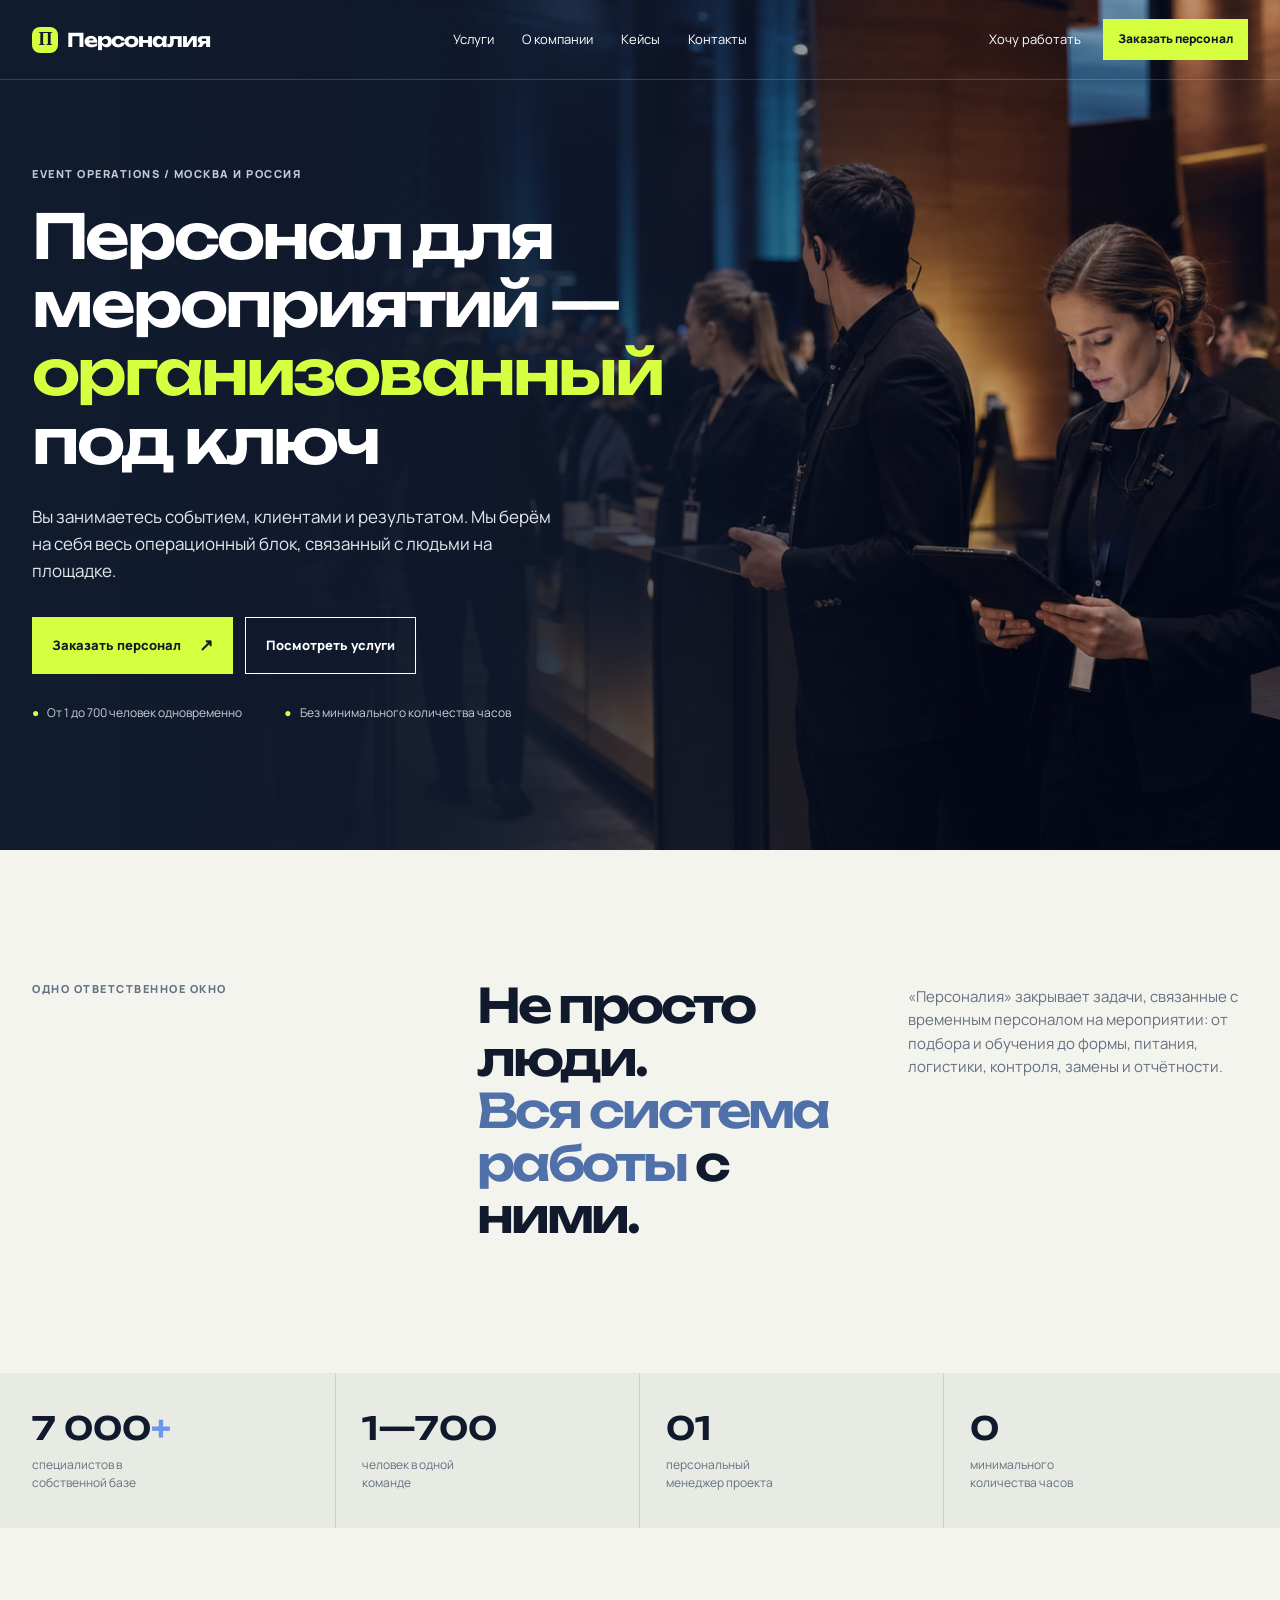
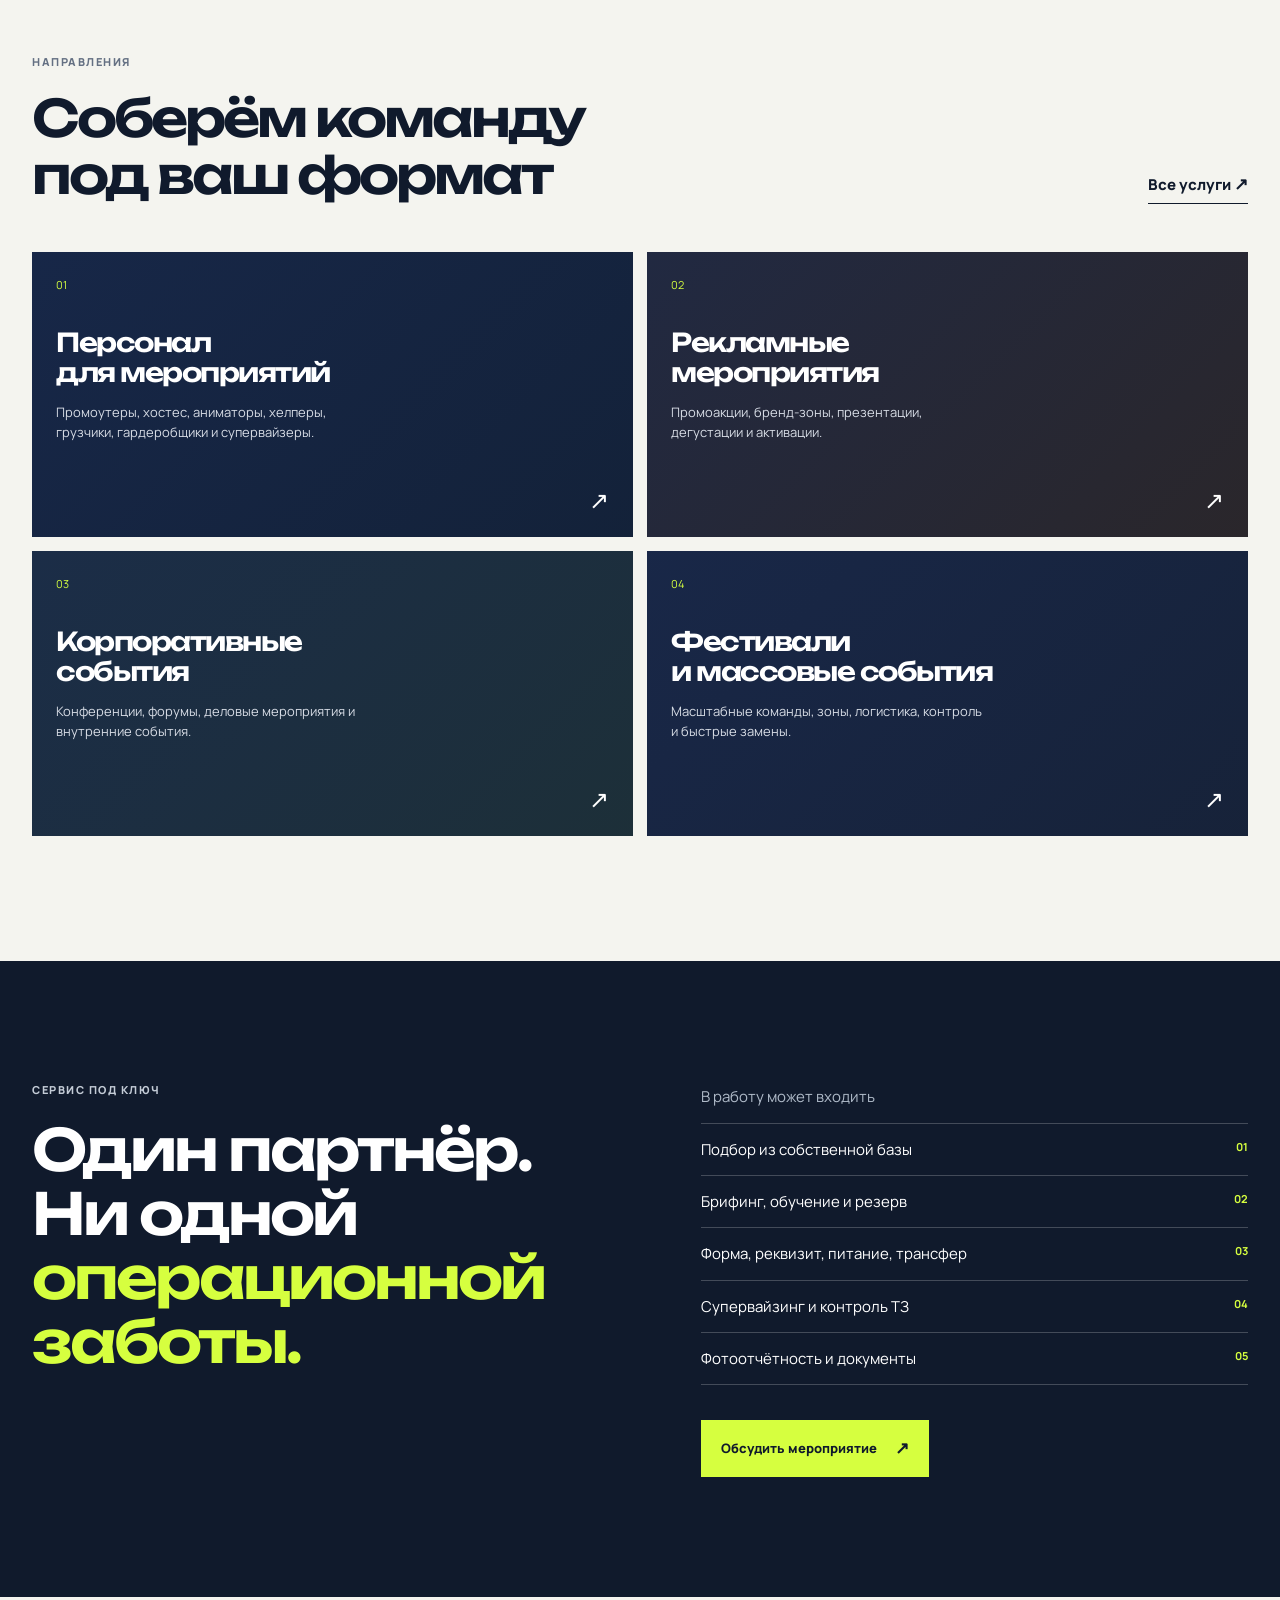
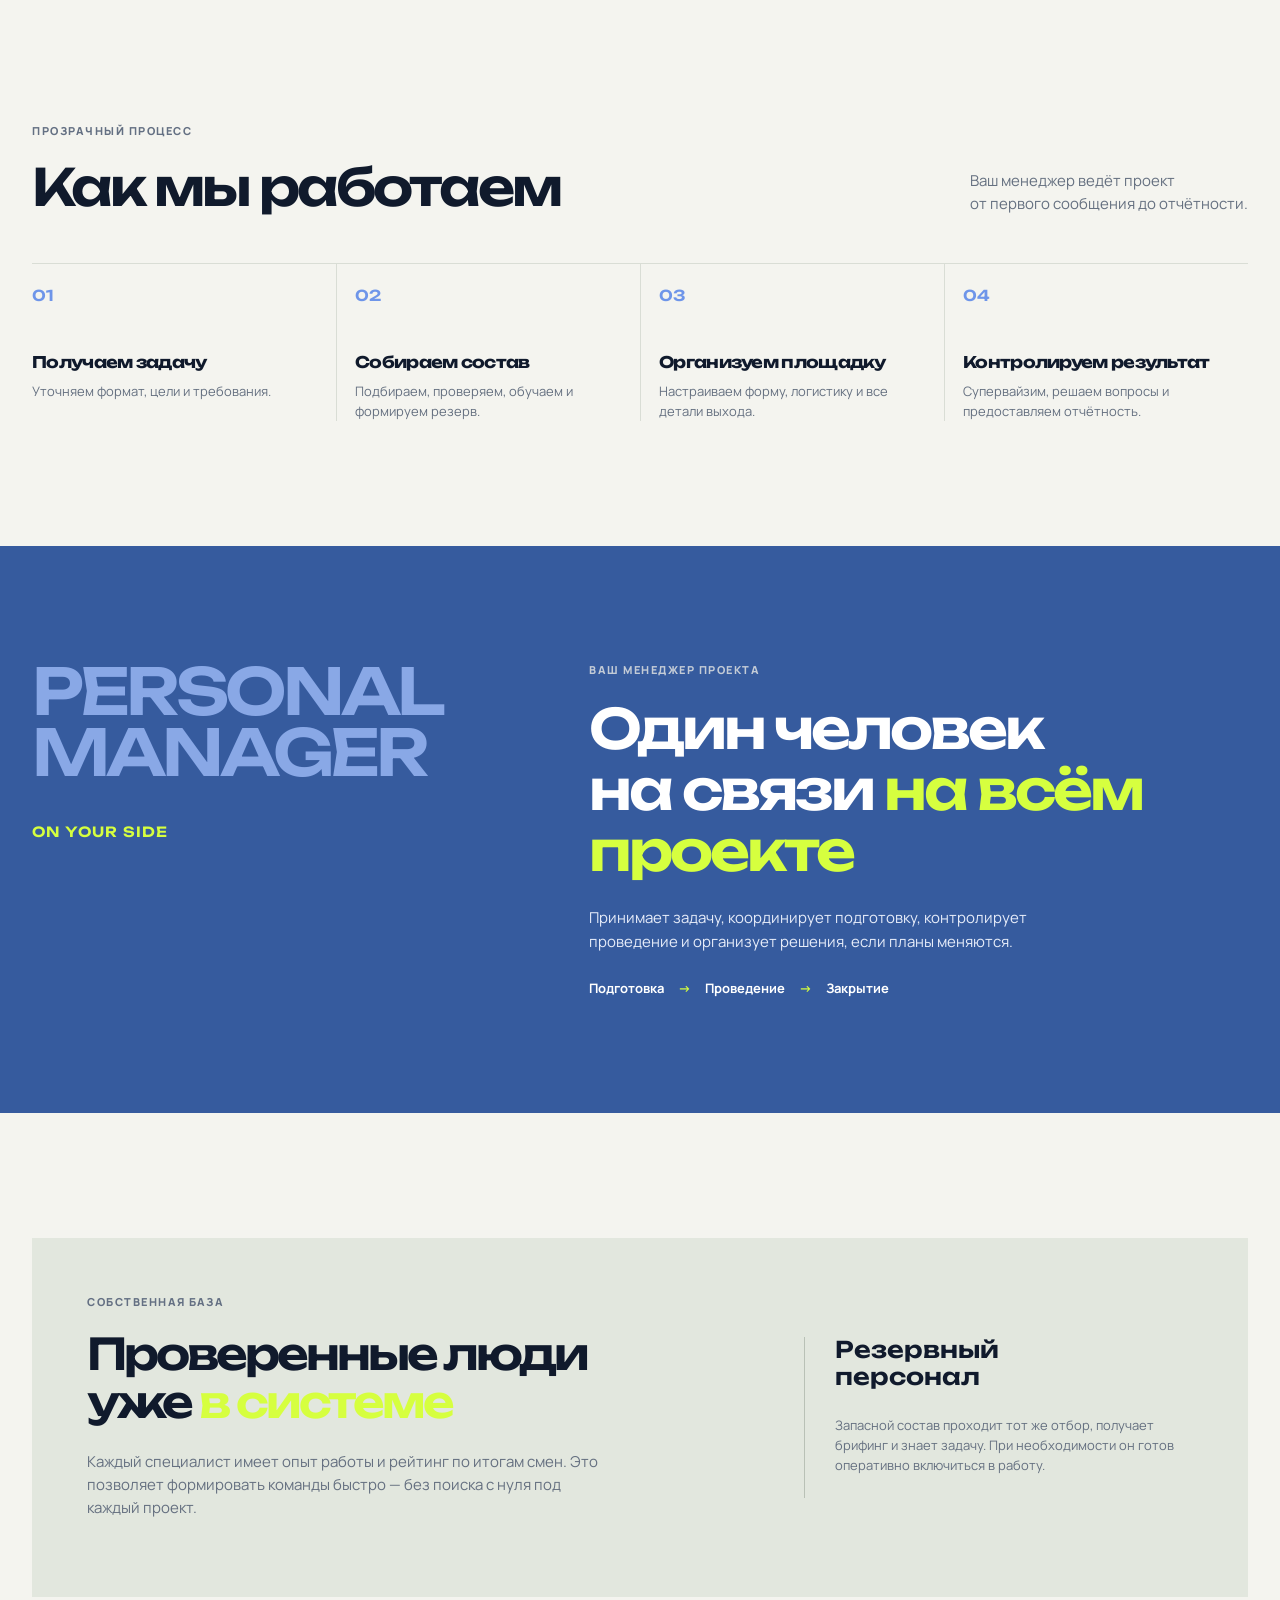
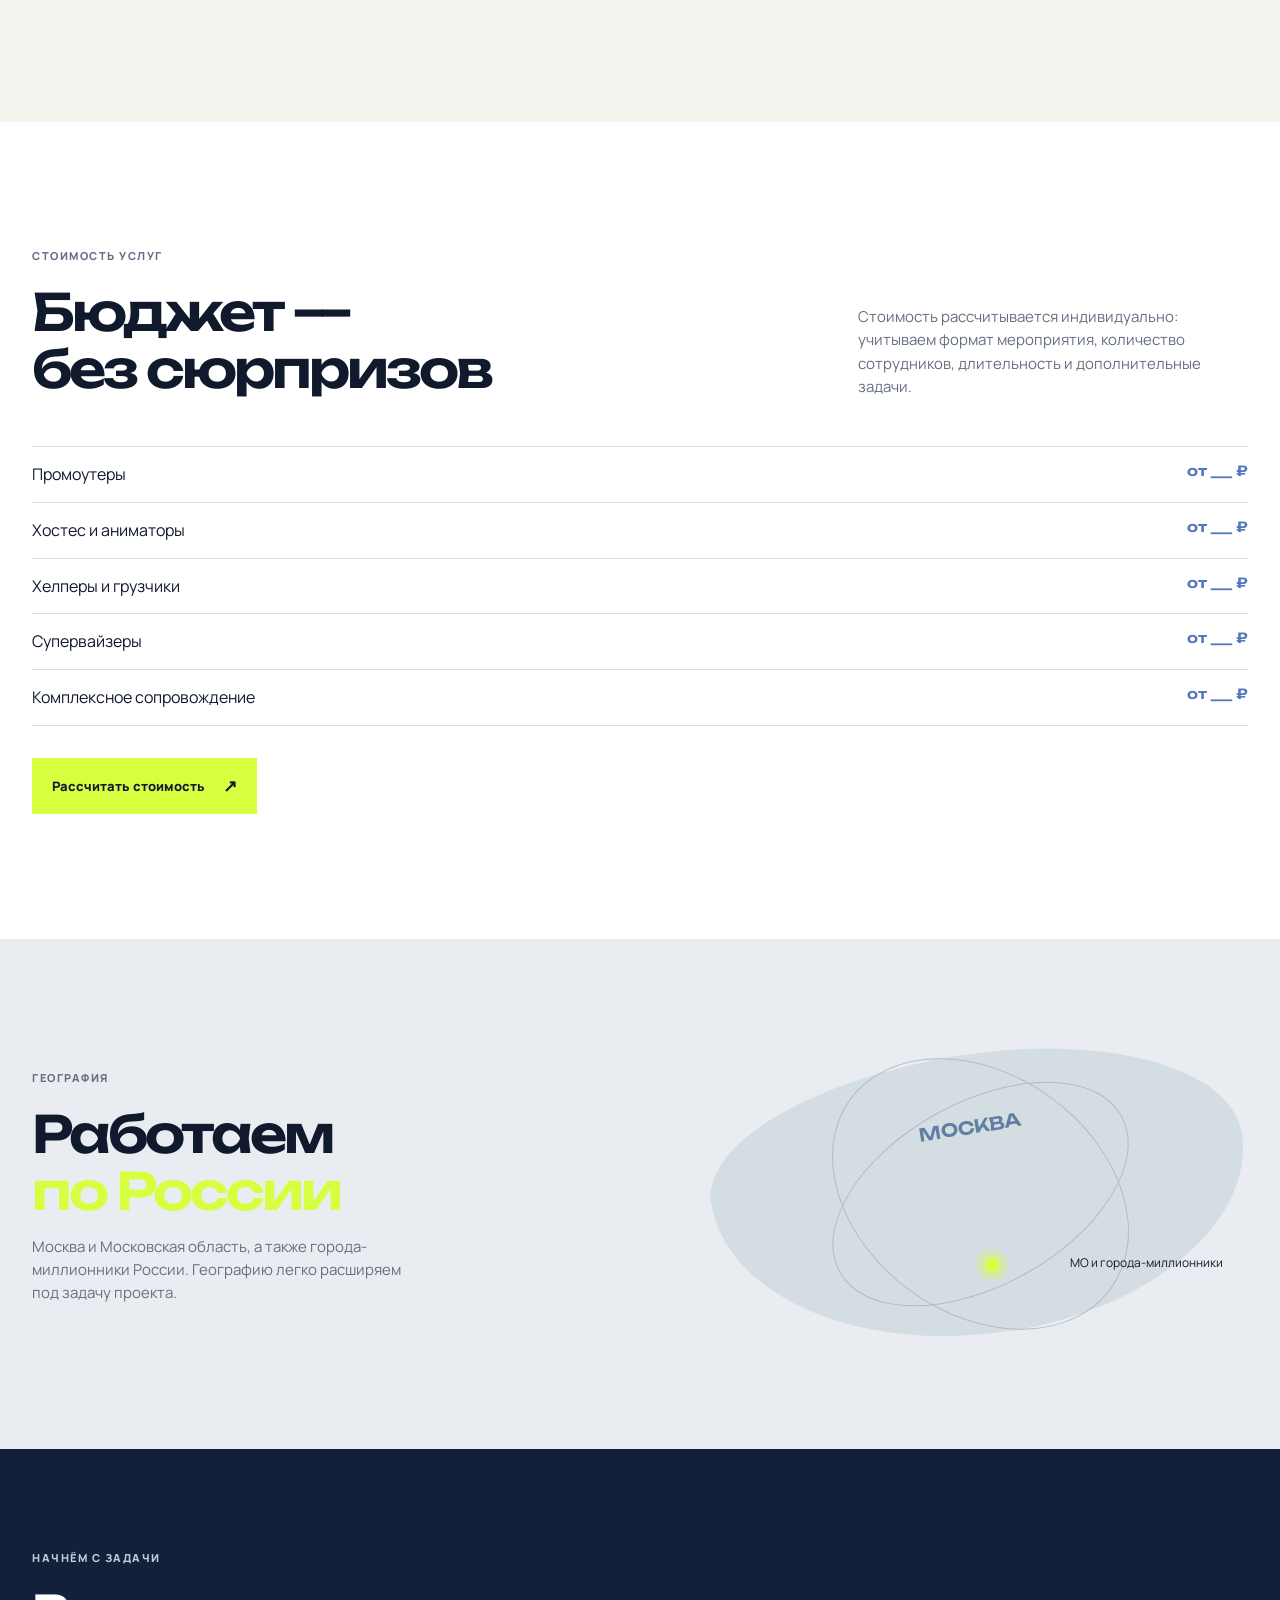
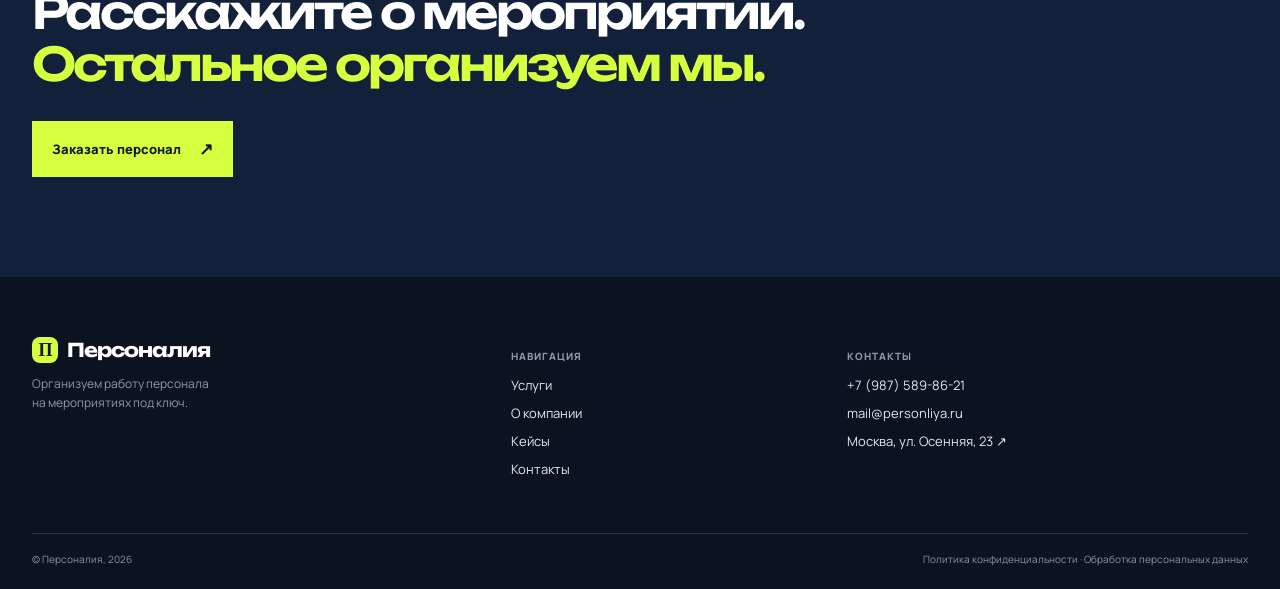
==== index.html @ 4e0ccfcb "Initial commit: site files" ====
<!doctype html>
<html lang="ru"><head>
<meta charset="utf-8"><meta name="viewport" content="width=device-width,initial-scale=1.0"><title>Персоналия — организация персонала для мероприятий под ключ</title><meta name="description" content="Персоналия организует работу временного персонала на мероприятиях: подбор, обучение, логистика, контроль и отчётность."><meta property="og:title" content="Персоналия — персонал для мероприятий под ключ"><link rel="preconnect" href="https://fonts.googleapis.com"><link rel="preconnect" href="https://fonts.gstatic.com" crossorigin><link href="https://fonts.googleapis.com/css2?family=Manrope:wght@400;500;600;700;800&family=Unbounded:wght@500;600;700&display=swap" rel="stylesheet"><link rel="stylesheet" href="style.css"><script type="application/ld+json">{"@context":"https://schema.org","@type":"Organization","name":"Персоналия","address":{"@type":"PostalAddress","addressLocality":"Москва","streetAddress":"улица Осенняя, дом 23"}}</script></head><body>
<header class="header"><a class="brand" href="index.html"><span>П</span>Персоналия</a><nav><a href="services.html">Услуги</a><a href="about.html">О компании</a><a href="cases.html">Кейсы</a><a href="contacts.html">Контакты</a></nav><div class="header-actions"><a class="work-link" href="#work">Хочу работать</a><button class="btn btn-small" data-modal="order">Заказать персонал</button></div><button class="menu">☰</button></header>
<main><section class="hero"><div class="hero-image"></div><div class="container hero-inner"><p class="eyebrow light">EVENT OPERATIONS / МОСКВА И РОССИЯ</p><h1>Персонал для<br>мероприятий —<em>организованный</em><br>под ключ</h1><p class="hero-copy">Вы занимаетесь событием, клиентами и результатом. Мы берём на себя весь операционный блок, связанный с людьми на площадке.</p><div class="hero-cta"><button class="btn" data-modal="order">Заказать персонал <i>↗</i></button><a class="btn btn-ghost" href="services.html">Посмотреть услуги</a></div><div class="hero-foot"><span>От 1 до 700 человек одновременно</span><span>Без минимального количества часов</span></div></div></section>
<section class="intro container"><p class="eyebrow">ОДНО ОТВЕТСТВЕННОЕ ОКНО</p><div><h2>Не просто люди.<br><em>Вся система работы</em> с ними.</h2><p>«Персоналия» закрывает задачи, связанные с временным персоналом на мероприятии: от подбора и обучения до формы, питания, логистики, контроля, замены и отчётности.</p></div></section>
<section class="numbers"><div class="container numbers-grid"><div><b>7 000<span>+</span></b><p>специалистов в собственной базе</p></div><div><b>1—700</b><p>человек в одной команде</p></div><div><b>01</b><p>персональный менеджер проекта</p></div><div><b>0</b><p>минимального количества часов</p></div></div></section>
<section class="container section"><div class="section-head"><div><p class="eyebrow">НАПРАВЛЕНИЯ</p><h2>Соберём команду<br>под ваш формат</h2></div><a class="text-link" href="services.html">Все услуги <i>↗</i></a></div><div class="services-grid"><a href="service.html?service=promoters" class="service-card c1"><span>01</span><h3>Персонал<br>для мероприятий</h3><p>Промоутеры, хостес, аниматоры, хелперы, грузчики, гардеробщики и супервайзеры.</p><i>↗</i></a><a href="service.html?service=advertising" class="service-card c2"><span>02</span><h3>Рекламные<br>мероприятия</h3><p>Промоакции, бренд-зоны, презентации, дегустации и активации.</p><i>↗</i></a><a href="service.html?service=corporate" class="service-card c3"><span>03</span><h3>Корпоративные<br>события</h3><p>Конференции, форумы, деловые мероприятия и внутренние события.</p><i>↗</i></a><a href="service.html?service=festivals" class="service-card c4"><span>04</span><h3>Фестивали<br>и массовые события</h3><p>Масштабные команды, зоны, логистика, контроль и быстрые замены.</p><i>↗</i></a></div></section>
<section class="dark-section"><div class="container key-grid"><div><p class="eyebrow light">СЕРВИС ПОД КЛЮЧ</p><h2>Один партнёр.<br>Ни одной<br><em>операционной<br>заботы.</em></h2></div><div class="included"><p>В работу может входить</p><ul><li>Подбор из собственной базы <b>01</b></li><li>Брифинг, обучение и резерв <b>02</b></li><li>Форма, реквизит, питание, трансфер <b>03</b></li><li>Супервайзинг и контроль ТЗ <b>04</b></li><li>Фотоотчётность и документы <b>05</b></li></ul><button class="btn lime" data-modal="order">Обсудить мероприятие <i>↗</i></button></div></div></section>
<section class="workflow section container"><div class="section-head"><div><p class="eyebrow">ПРОЗРАЧНЫЙ ПРОЦЕСС</p><h2>Как мы работаем</h2></div><p>Ваш менеджер ведёт проект<br>от первого сообщения до отчётности.</p></div><ol class="steps"><li><b>01</b><h3>Получаем задачу</h3><p>Уточняем формат, цели и требования.</p></li><li><b>02</b><h3>Собираем состав</h3><p>Подбираем, проверяем, обучаем и формируем резерв.</p></li><li><b>03</b><h3>Организуем площадку</h3><p>Настраиваем форму, логистику и все детали выхода.</p></li><li><b>04</b><h3>Контролируем результат</h3><p>Супервайзим, решаем вопросы и предоставляем отчётность.</p></li></ol></section>
<section class="manager"><div class="container manager-grid"><div class="manager-label">PERSONAL<br>MANAGER<br><span>ON YOUR SIDE</span></div><div><p class="eyebrow light">ВАШ МЕНЕДЖЕР ПРОЕКТА</p><h2>Один человек<br>на связи <em>на всём<br>проекте</em></h2><p>Принимает задачу, координирует подготовку, контролирует проведение и организует решения, если планы меняются.</p><div class="manager-stages"><span>Подготовка</span><i>→</i><span>Проведение</span><i>→</i><span>Закрытие</span></div></div></div></section>
<section class="container section base"><div class="base-card"><div><p class="eyebrow">СОБСТВЕННАЯ БАЗА</p><h2>Проверенные люди<br>уже <em>в системе</em></h2><p>Каждый специалист имеет опыт работы и рейтинг по итогам смен. Это позволяет формировать команды быстро — без поиска с нуля под каждый проект.</p></div><div class="reserve"><span>Резервный<br>персонал</span><p>Запасной состав проходит тот же отбор, получает брифинг и знает задачу. При необходимости он готов оперативно включиться в работу.</p></div></div></section>
<section class="pricing section"><div class="container"><div class="section-head"><div><p class="eyebrow">СТОИМОСТЬ УСЛУГ</p><h2>Бюджет —<br>без сюрпризов</h2></div><p>Стоимость рассчитывается индивидуально: учитываем формат мероприятия, количество сотрудников, длительность и дополнительные задачи.</p></div><div class="price-list"><div><span>Промоутеры</span><b>от ___ ₽</b></div><div><span>Хостес и аниматоры</span><b>от ___ ₽</b></div><div><span>Хелперы и грузчики</span><b>от ___ ₽</b></div><div><span>Супервайзеры</span><b>от ___ ₽</b></div><div><span>Комплексное сопровождение</span><b>от ___ ₽</b></div></div><button class="btn" data-modal="order">Рассчитать стоимость <i>↗</i></button></div></section>
<section class="map-section"><div class="container map-grid"><div><p class="eyebrow">ГЕОГРАФИЯ</p><h2>Работаем<br><em>по России</em></h2><p>Москва и Московская область, а также города-миллионники России. Географию легко расширяем под задачу проекта.</p></div><div class="map-art"><span>МОСКВА</span><i></i><small>МО и города-миллионники</small></div></div></section>
<section class="cta-band"><div class="container"><p class="eyebrow light">НАЧНЁМ С ЗАДАЧИ</p><h2>Расскажите о мероприятии.<br><em>Остальное организуем мы.</em></h2><button class="btn lime" data-modal="order">Заказать персонал <i>↗</i></button></div></section></main>
<footer><div class="container footer-grid"><div><a class="brand" href="index.html"><span>П</span>Персоналия</a><p>Организуем работу персонала<br>на мероприятиях под ключ.</p></div><div><p>НАВИГАЦИЯ</p><a href="services.html">Услуги</a><a href="about.html">О компании</a><a href="cases.html">Кейсы</a><a href="contacts.html">Контакты</a></div><div><p>КОНТАКТЫ</p><a href="tel:+79875898621">+7 (987) 589-86-21</a><a href="mailto:mail@personliya.ru">mail@personliya.ru</a><a href="#">Telegram: @username</a><a target="_blank" href="https://yandex.ru/maps/?text=Москва%2C%20улица%20Осенняя%2C%2023">Москва, ул. Осенняя, 23 ↗</a></div></div><div class="container footer-bottom">© Персоналия, 2026 <span>Реквизиты · Политика конфиденциальности · Обработка персональных данных</span></div></footer>
<div class="modal" id="order"><div class="modal-box"><button class="close">×</button><p class="eyebrow">ЗАЯВКА ДЛЯ ЗАКАЗЧИКА</p><h2>Обсудим<br>ваше событие</h2><form data-form-type="Заявка заказчика"><input required name="Имя" placeholder="Ваше имя"><input required name="Телефон" type="tel" placeholder="Номер телефона"><input name="Компания" placeholder="Название компании"><textarea name="Запрос" placeholder="Опишите ваш запрос"></textarea><button class="btn" type="submit">Отправить заявку <i>↗</i></button></form></div></div><div class="modal" id="work"><div class="modal-box"><button class="close">×</button><p class="eyebrow">АНКЕТА СОИСКАТЕЛЯ</p><h2>Хочу<br>работать</h2><form data-form-type="Анкета соискателя"><div class="form-row"><input required name="Имя" placeholder="Имя"><input required name="Фамилия" placeholder="Фамилия"></div><input name="Отчество" placeholder="Отчество"><input required name="Телефон" type="tel" placeholder="Номер телефона"><input name="Telegram" placeholder="Telegram"><textarea name="Опыт" placeholder="Опыт работы / коротко о себе"></textarea><button class="btn" type="submit">Отправить анкету <i>↗</i></button></form></div></div><script src="script.js"></script></body></html>
---- style.css ----
:root{--ink:#101a2c;--lime:#d6ff3f;--paper:#f4f4ef;--line:#d9ddd5;--muted:#657080}*{box-sizing:border-box}html{scroll-behavior:smooth}body{margin:0;background:var(--paper);color:var(--ink);font:15px/1.55 Manrope,Arial,sans-serif}a{text-decoration:none;color:inherit}button{font:inherit}.container{width:min(1280px,calc(100% - 64px));margin:auto}.header{height:80px;display:flex;align-items:center;justify-content:space-between;padding:0 32px;position:absolute;top:0;width:100%;z-index:3;color:#fff;border-bottom:1px solid #ffffff2b}.brand{font:700 19px Unbounded,sans-serif;letter-spacing:-1px;display:flex;align-items:center;gap:9px}.brand span{background:var(--lime);color:var(--ink);width:26px;height:26px;display:grid;place-items:center;border-radius:8px;font:700 18px Georgia}.header nav{display:flex;gap:28px;font-size:13px}.header nav a:hover,.work-link:hover{color:var(--lime)}.header-actions{display:flex;align-items:center;gap:22px}.work-link{font-size:13px}.btn{border:0;background:var(--lime);color:var(--ink);padding:15px 20px;font-weight:800;font-size:13px;cursor:pointer;transition:.2s;display:inline-flex;gap:18px;align-items:center}.btn:hover{background:#fff;transform:translateY(-2px)}.btn i,.text-link i{font-style:normal;font-size:17px}.btn-small{padding:11px 15px;font-size:12px}.menu{display:none}.hero{height:min(850px,100vh);min-height:680px;background:#111b2e;color:#fff;position:relative;overflow:hidden}.hero-image{position:absolute;inset:0;background:linear-gradient(90deg,#111b2e 7%,#111b2ed9 39%,#111b2e22 75%),url('assets/event-team-hero.png') center/cover;opacity:.88}.hero-inner{position:relative;padding-top:165px}.eyebrow{margin:0 0 20px;color:#647083;font-weight:800;font-size:11px;letter-spacing:1.5px}.light{color:#c3cbd6}.hero h1,h2{font:600 clamp(32px,4.8vw,67px)/1.11 Unbounded,sans-serif;letter-spacing:-3px;margin:0}.hero h1 em,h2 em{font-style:normal;color:var(--lime)}.hero-copy{max-width:540px;font-size:17px;line-height:1.6;color:#e4e8ee;margin:28px 0 33px}.hero-cta{display:flex;gap:12px}.btn-ghost{background:transparent;border:1px solid #fff;color:white}.btn-ghost:hover{color:var(--ink)}.hero-foot{position:absolute;bottom:45px;display:flex;gap:46px;font-size:12px;color:#c9d0da}.hero-foot span:before{content:'●';color:var(--lime);margin-right:8px}.intro{display:grid;grid-template-columns:1fr 2fr;gap:60px;padding:130px 0}.intro>div{display:flex;justify-content:space-between;gap:50px}.intro h2{font-size:clamp(30px,3.7vw,52px)}.intro h2 em{color:#5070a9}.intro p:last-child{max-width:340px;margin:5px 0 0;color:var(--muted)}.numbers{background:#e7ebe3}.numbers-grid{display:grid;grid-template-columns:repeat(4,1fr)}.numbers-grid>div{padding:35px 22px 35px 0;border-right:1px solid #cbd1c7}.numbers-grid>div+div{padding-left:26px}.numbers-grid>div:last-child{border:0}.numbers b{font:600 32px Unbounded}.numbers b span{color:#6e95e9}.numbers p{margin:8px 0 0;color:var(--muted);font-size:12px;max-width:120px}.section{padding:125px 0}.section-head{display:flex;align-items:end;justify-content:space-between;margin-bottom:48px}.section-head h2{font-size:clamp(32px,4vw,54px)}.section-head>p{max-width:390px;color:var(--muted);margin:0}.text-link{font-weight:800;border-bottom:1px solid var(--ink);padding-bottom:5px}.services-grid{display:grid;grid-template-columns:repeat(2,1fr);gap:14px}.service-card{min-height:285px;padding:24px;display:flex;flex-direction:column;position:relative;color:#fff;overflow:hidden;transition:.25s}.service-card:hover{transform:translateY(-4px)}.service-card:after{content:'';position:absolute;inset:0;background:linear-gradient(135deg,#162443d9,#0e1624a8);z-index:0}.service-card>*{z-index:1}.service-card span{font-size:11px;color:var(--lime)}.service-card h3{font:600 26px/1.18 Unbounded;margin:34px 0 14px;letter-spacing:-1.5px}.service-card p{max-width:320px;margin:0;font-size:13px;color:#d7dce5}.service-card>i{position:absolute;right:24px;bottom:19px;font-size:24px;font-style:normal}.c1{background:#1d3862}.c2{background:#604638}.c3{background:#396060}.c4{background:#273a62}.dark-section{background:var(--ink);color:#fff;padding:120px 0}.key-grid{display:grid;grid-template-columns:1fr 1fr;gap:10%}.key-grid h2{font-size:clamp(32px,4.5vw,58px)}.included>p{color:#afbac8;margin:4px 0 15px}.included ul{padding:0;margin:0 0 35px;list-style:none;border-top:1px solid #ffffff36}.included li{padding:14px 0;border-bottom:1px solid #ffffff36;display:flex;justify-content:space-between}.included b{font-size:11px;color:var(--lime)}.steps{padding:0;margin:0;list-style:none;display:grid;grid-template-columns:repeat(4,1fr);border-top:1px solid var(--line)}.steps li{padding:20px 24px 0 0}.steps li+li{padding-left:18px;border-left:1px solid var(--line)}.steps b{color:#6e95e9;font:600 15px Unbounded}.steps h3{font:700 16px Unbounded;letter-spacing:-.7px;margin:44px 0 9px}.steps p{margin:0;color:var(--muted);font-size:13px}.manager{background:#365b9e;color:#fff;padding:115px 0}.manager-grid{display:grid;grid-template-columns:1fr 1.6fr;gap:12%}.manager-label{font:600 clamp(35px,5vw,70px)/.95 Unbounded;color:#89a8e6;letter-spacing:-4px}.manager-label span{font-size:14px;letter-spacing:1px;color:var(--lime)}.manager h2{font-size:clamp(33px,4.3vw,58px)}.manager>div>div>p:not(.eyebrow){max-width:490px;color:#e6ecf9;margin:25px 0}.manager-stages{display:flex;gap:14px;align-items:center;font-size:13px;font-weight:700}.manager-stages i{font-style:normal;color:var(--lime)}.base-card{padding:55px;background:#e2e7de;display:grid;grid-template-columns:1.5fr 1fr;gap:12%}.base h2{font-size:clamp(29px,3.4vw,48px)}.base-card>div>p:not(.eyebrow){max-width:520px;color:var(--muted);margin:23px 0}.reserve{border-left:1px solid #b9c1b6;padding-left:30px;align-self:center}.reserve span{font:600 23px/1.15 Unbounded}.reserve p{color:var(--muted);font-size:13px}.pricing{background:#fff}.price-list{border-top:1px solid var(--line);margin-bottom:32px}.price-list div{display:flex;justify-content:space-between;border-bottom:1px solid var(--line);padding:15px 0;font-size:16px}.price-list b{font:600 14px Unbounded;color:#5577ba}.map-section{padding:115px 0;background:#e9edf1}.map-grid{display:grid;grid-template-columns:1fr 1fr;align-items:center;gap:12%}.map-grid h2{font-size:clamp(33px,4vw,56px)}.map-grid p:not(.eyebrow){color:var(--muted);max-width:390px}.map-art{height:280px;background:#d4dde2;position:relative;border-radius:50% 50% 48% 52%/38% 43% 57% 62%;transform:rotate(-9deg);display:grid;place-items:center;color:#617ea3;font:600 18px Unbounded}.map-art:before,.map-art:after{content:'';position:absolute;border:1px solid #afbdc6;border-radius:50%;width:60%;height:85%;transform:rotate(45deg)}.map-art:after{transform:rotate(-20deg);height:65%}.map-art i{width:14px;height:14px;border-radius:50%;background:var(--lime);box-shadow:0 0 0 8px #d6ff3f55}.map-art small{position:absolute;bottom:38px;right:38px;transform:rotate(9deg);font:12px Manrope;color:var(--ink)}.cta-band{background:#12203a;color:#fff;padding:100px 0}.cta-band h2{font-size:clamp(28px,3.6vw,50px);margin-bottom:32px}footer{background:#0c1320;color:#fff;padding:60px 0 22px}.footer-grid{display:grid;grid-template-columns:1.5fr 1fr 1.4fr;gap:50px}.footer-grid>div>p{color:#8e99a8;margin:17px 0;font-size:12px}.footer-grid div:not(:first-child)>p{font-size:10px;letter-spacing:1px;font-weight:800}.footer-grid a:not(.brand){display:block;margin:8px 0;color:#e2e7ee;font-size:13px}.footer-bottom{border-top:1px solid #ffffff22;margin-top:45px;padding-top:18px;color:#8994a3;font-size:10px;display:flex;justify-content:space-between}.modal{position:fixed;inset:0;background:#07101ee3;z-index:10;display:none;align-items:center;justify-content:center;padding:20px}.modal.show{display:flex}.modal-box{background:var(--paper);width:min(540px,100%);padding:42px;position:relative}.modal-box h2{font-size:36px;margin-bottom:25px}.close{position:absolute;right:20px;top:12px;border:0;background:none;font-size:32px;cursor:pointer;color:var(--ink)}form input,form textarea{width:100%;border:0;border-bottom:1px solid #b8c0ba;background:transparent;padding:14px 0;margin-bottom:10px;font:14px Manrope;outline:none}form textarea{height:85px;resize:vertical}.form-row{display:grid;grid-template-columns:1fr 1fr;gap:15px}.success{font-size:17px;line-height:1.6;color:#405e97;padding:22px 0}@media(max-width:760px){.container{width:min(100% - 36px,1280px)}.header{height:67px;padding:0 18px}.header nav,.header-actions{display:none}.menu{display:block;background:transparent;border:0;color:#fff;font-size:23px}.hero{min-height:700px;height:100svh}.hero-image{background:linear-gradient(0deg,#111b2eef,#111b2e75),url('assets/event-team-hero.png') 61%/cover}.hero-inner{padding-top:130px}.hero h1{font-size:35px;letter-spacing:-2px}.hero-copy{font-size:15px;margin:23px 0 27px}.hero-cta{flex-direction:column;align-items:start}.hero-foot{bottom:35px;left:18px;display:grid;gap:8px}.intro{display:block;padding:75px 0}.intro>div{display:block}.intro h2{margin-bottom:25px}.numbers-grid{grid-template-columns:1fr 1fr}.numbers-grid>div{padding:23px 10px!important;border-bottom:1px solid #cbd1c7}.numbers-grid>div:nth-child(2){border-right:0}.section,.dark-section{padding:75px 0}.section-head{align-items:start;display:block;margin-bottom:32px}.section-head .text-link{display:inline-block;margin-top:22px}.section-head>p{margin-top:18px}.services-grid{grid-template-columns:1fr}.service-card{min-height:235px}.key-grid,.manager-grid,.base-card,.map-grid{grid-template-columns:1fr;gap:38px}.steps{grid-template-columns:1fr 1fr}.steps li:nth-child(3){border-left:0;padding-left:0;margin-top:27px}.steps h3{margin-top:25px}.manager{padding:76px 0}.manager-label{font-size:43px}.manager-stages{gap:9px;font-size:11px}.base-card{padding:28px}.reserve{border-left:0;border-top:1px solid #b9c1b6;padding:25px 0 0}.price-list div{font-size:13px}.price-list b{font-size:12px}.map-art{height:220px}.footer-grid{grid-template-columns:1fr;gap:20px}.footer-bottom{display:block;line-height:2}.footer-bottom span{display:block}.modal-box{padding:32px 24px}.form-row{grid-template-columns:1fr}}
.inner{padding-top:80px}.inner-header{position:relative;background:#101a2c}.page-hero{padding:110px 0 82px}.page-hero h1{font:600 clamp(38px,5vw,70px)/1.1 Unbounded;letter-spacing:-3px;margin:0}.page-hero h1 em{font-style:normal;color:#5070a9}.page-hero>p:not(.eyebrow){color:var(--muted);font-size:17px;max-width:620px;margin:30px 0}.catalog{display:grid;grid-template-columns:repeat(2,1fr);border-top:1px solid var(--line)}.catalog a{padding:23px 4px;border-bottom:1px solid var(--line);font:600 21px Unbounded;display:flex;justify-content:space-between}.catalog a:nth-child(odd){padding-right:25px}.catalog a:nth-child(even){padding-left:25px;border-left:1px solid var(--line)}.catalog i{font-style:normal;color:#5779bd}.split{display:grid;grid-template-columns:1fr 1fr;gap:12%}.split h2{font-size:clamp(30px,4vw,52px)}.split>div:last-child{color:var(--muted);font-size:16px}.split h3{color:var(--ink);font:600 15px Unbounded;margin:0 0 8px}.split p{margin:0 0 27px}.price{color:#5274b6;font:600 20px Unbounded}.faq details{border-top:1px solid var(--line);padding:19px 0}.faq details:last-child{border-bottom:1px solid var(--line)}.faq summary{font-weight:800;cursor:pointer}.faq details p{color:var(--muted);margin-bottom:0}.benefits{display:grid;grid-template-columns:repeat(4,1fr);color:#fff;font:600 18px Unbounded}.benefits div{padding:15px;border-left:1px solid #ffffff33}.filters{display:flex;gap:8px;flex-wrap:wrap;margin-bottom:45px}.filters button{background:transparent;border:1px solid var(--line);padding:9px 15px;cursor:pointer}.filters button:first-child{background:var(--ink);color:#fff}.empty-state{background:#e2e7de;padding:65px;display:grid;grid-template-columns:1.2fr 1fr;gap:10%}.empty-state h2{font-size:clamp(30px,4vw,52px)}.empty-state h2 em{color:#5070a9}.empty-state p:last-child{color:var(--muted);align-self:end}.contacts-grid{display:grid;grid-template-columns:1fr 1fr;border-top:1px solid var(--line)}.contacts-grid a{padding:26px 0;border-bottom:1px solid var(--line);font:600 20px Unbounded}.contacts-grid a:nth-child(even){padding-left:25px;border-left:1px solid var(--line)}.contacts-grid small{font:800 10px Manrope;letter-spacing:1px;color:var(--muted);display:block;margin-bottom:8px}@media(max-width:760px){.inner{padding-top:67px}.page-hero{padding:65px 0}.page-hero h1{font-size:38px}.catalog,.split,.empty-state,.contacts-grid{grid-template-columns:1fr}.catalog a:nth-child(n),.contacts-grid a:nth-child(n){padding-left:0;border-left:0}.benefits{grid-template-columns:1fr 1fr;gap:20px;font-size:14px}.empty-state{padding:30px}.empty-state p:last-child{margin:0}.inner .section{padding:60px 0}}
.unified-footer{display:grid;grid-template-columns:1.5fr 1fr 1.4fr;gap:50px}.unified-footer p{color:#8e99a8;font-size:12px}.unified-footer small{display:block;color:#8e99a8;font:800 10px Manrope;letter-spacing:1px;margin:12px 0}.unified-footer a:not(.brand){display:block;margin:8px 0;color:#e2e7ee;font-size:13px}.mobile-toggle,.mobile-drawer,.mobile-cta{display:none}.team-placeholder{background:#e2e7de;margin-bottom:100px;padding:55px}.team-placeholder h2{font-size:clamp(28px,4vw,48px)}.team-placeholder h2 em{color:#5070a9}.team-placeholder>p:last-child{color:var(--muted);max-width:400px}.case-empty{min-height:420px;padding:56px;background:#1b3159;color:white;display:grid;grid-template-columns:1.2fr 1fr;align-items:end;gap:10%}.case-empty span{position:absolute;align-self:start;color:var(--lime);font-size:11px;font-weight:800}.case-empty h2{font-size:clamp(32px,4.2vw,57px)}.case-empty h2 em{font-style:normal;color:var(--lime)}.case-empty p{color:#d6dce8}.contact-disabled{padding:26px 0;border-bottom:1px solid var(--line);font:600 20px Unbounded}.contact-disabled small{font:800 10px Manrope;letter-spacing:1px;color:var(--muted);display:block;margin-bottom:8px}.contact-map{padding:85px 0;background:#e2e7de}.contact-map h2{font-size:clamp(28px,4vw,50px)}.contact-map h2 em{font-style:normal;color:#5070a9}@media(max-width:760px){body{padding-bottom:60px}.header .btn{display:none}.header .mobile-toggle{display:block;background:transparent;color:#fff;border:0;font-size:25px}.mobile-drawer{display:block;position:fixed;inset:0 0 0 12%;padding:78px 28px;background:#101a2c;color:#fff;z-index:50;transform:translateX(100%);transition:transform .25s}.mobile-drawer.open{transform:translateX(0)}.mobile-drawer a{display:block;padding:14px 0;border-bottom:1px solid #ffffff27;font:600 18px Unbounded}.mobile-drawer .btn{margin-top:28px}.drawer-close{position:absolute;right:20px;top:15px;background:none;border:0;color:#fff;font-size:34px}.mobile-cta{display:grid;grid-template-columns:1fr 1.35fr;position:fixed;bottom:0;left:0;right:0;height:60px;background:#fff;z-index:20;box-shadow:0 -4px 20px #101a2c22}.mobile-cta a,.mobile-cta button{display:grid;place-items:center;border:0;font:800 11px Manrope}.mobile-cta button{background:var(--lime);color:var(--ink)}.unified-footer{grid-template-columns:1fr;gap:18px}.unified-footer>div:not(:first-child){display:none}.case-empty{padding:30px;display:block;min-height:360px}.case-empty span{position:static}.case-empty h2{margin:65px 0 20px}.team-placeholder{margin-bottom:55px;padding:30px}.contact-map{padding:60px 0}}
.hero-inner{height:100%}.hero-foot{z-index:2}.brand{height:58px}.brand img{display:block;width:136px;height:58px;object-fit:contain;object-position:left center}.unified-footer .brand{height:72px}.unified-footer .brand img{width:156px;height:72px}@media(max-width:760px){.hero-inner{height:100%}.hero-foot{bottom:92px;z-index:2;background:#101a2ca8;padding:10px 12px;max-width:calc(100% - 36px)}.brand{height:48px}.brand img{width:116px;height:48px}.unified-footer .brand{height:62px}.unified-footer .brand img{height:62px;width:140px}}
.brand{height:auto}.brand img{display:none}.unified-footer .brand{height:auto}@media(max-width:760px){.brand{height:auto}.unified-footer .brand{height:auto}}
.hero-foot{position:static;margin-top:30px;display:flex;gap:42px;align-items:center}.hero-foot span{white-space:nowrap}@media(max-width:760px){.hero-foot{position:static;margin-top:24px;display:grid;gap:8px;background:#101a2ca8;padding:10px 12px;max-width:max-content}.hero-foot span{white-space:normal}}
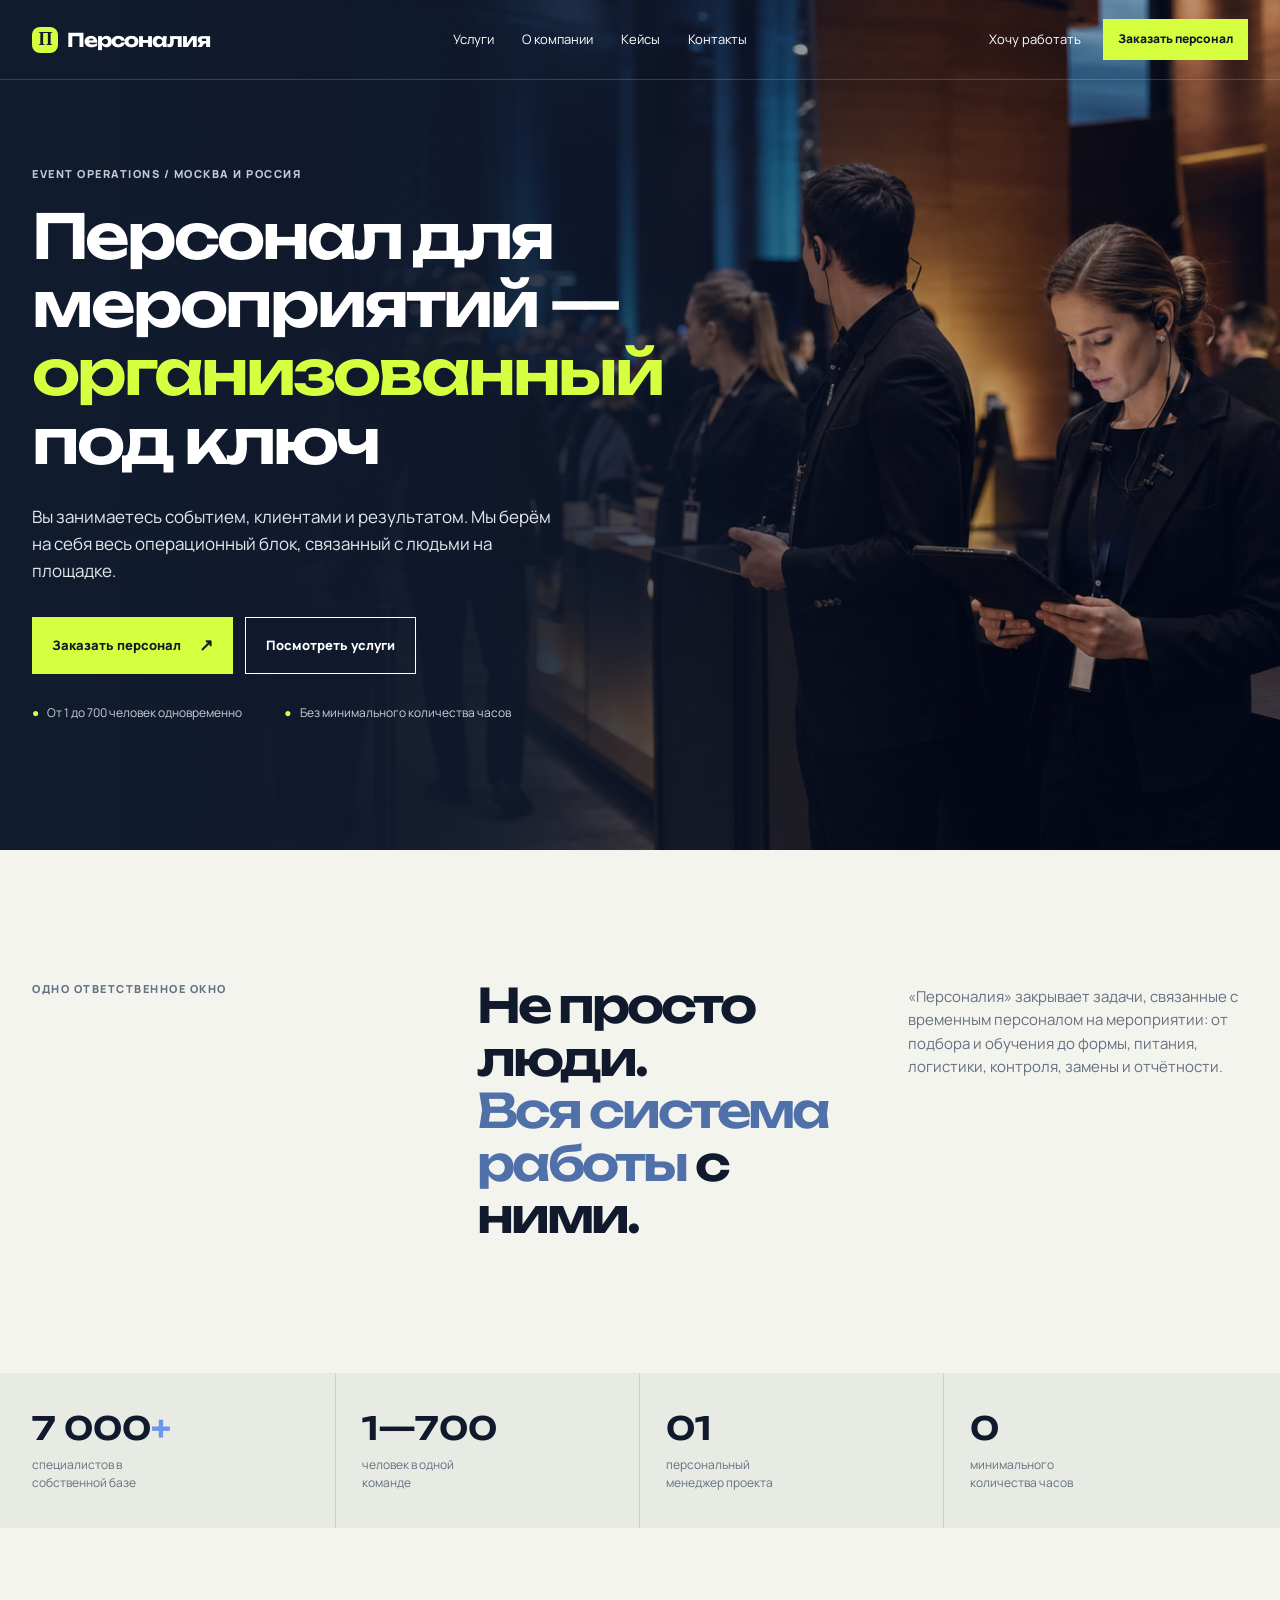
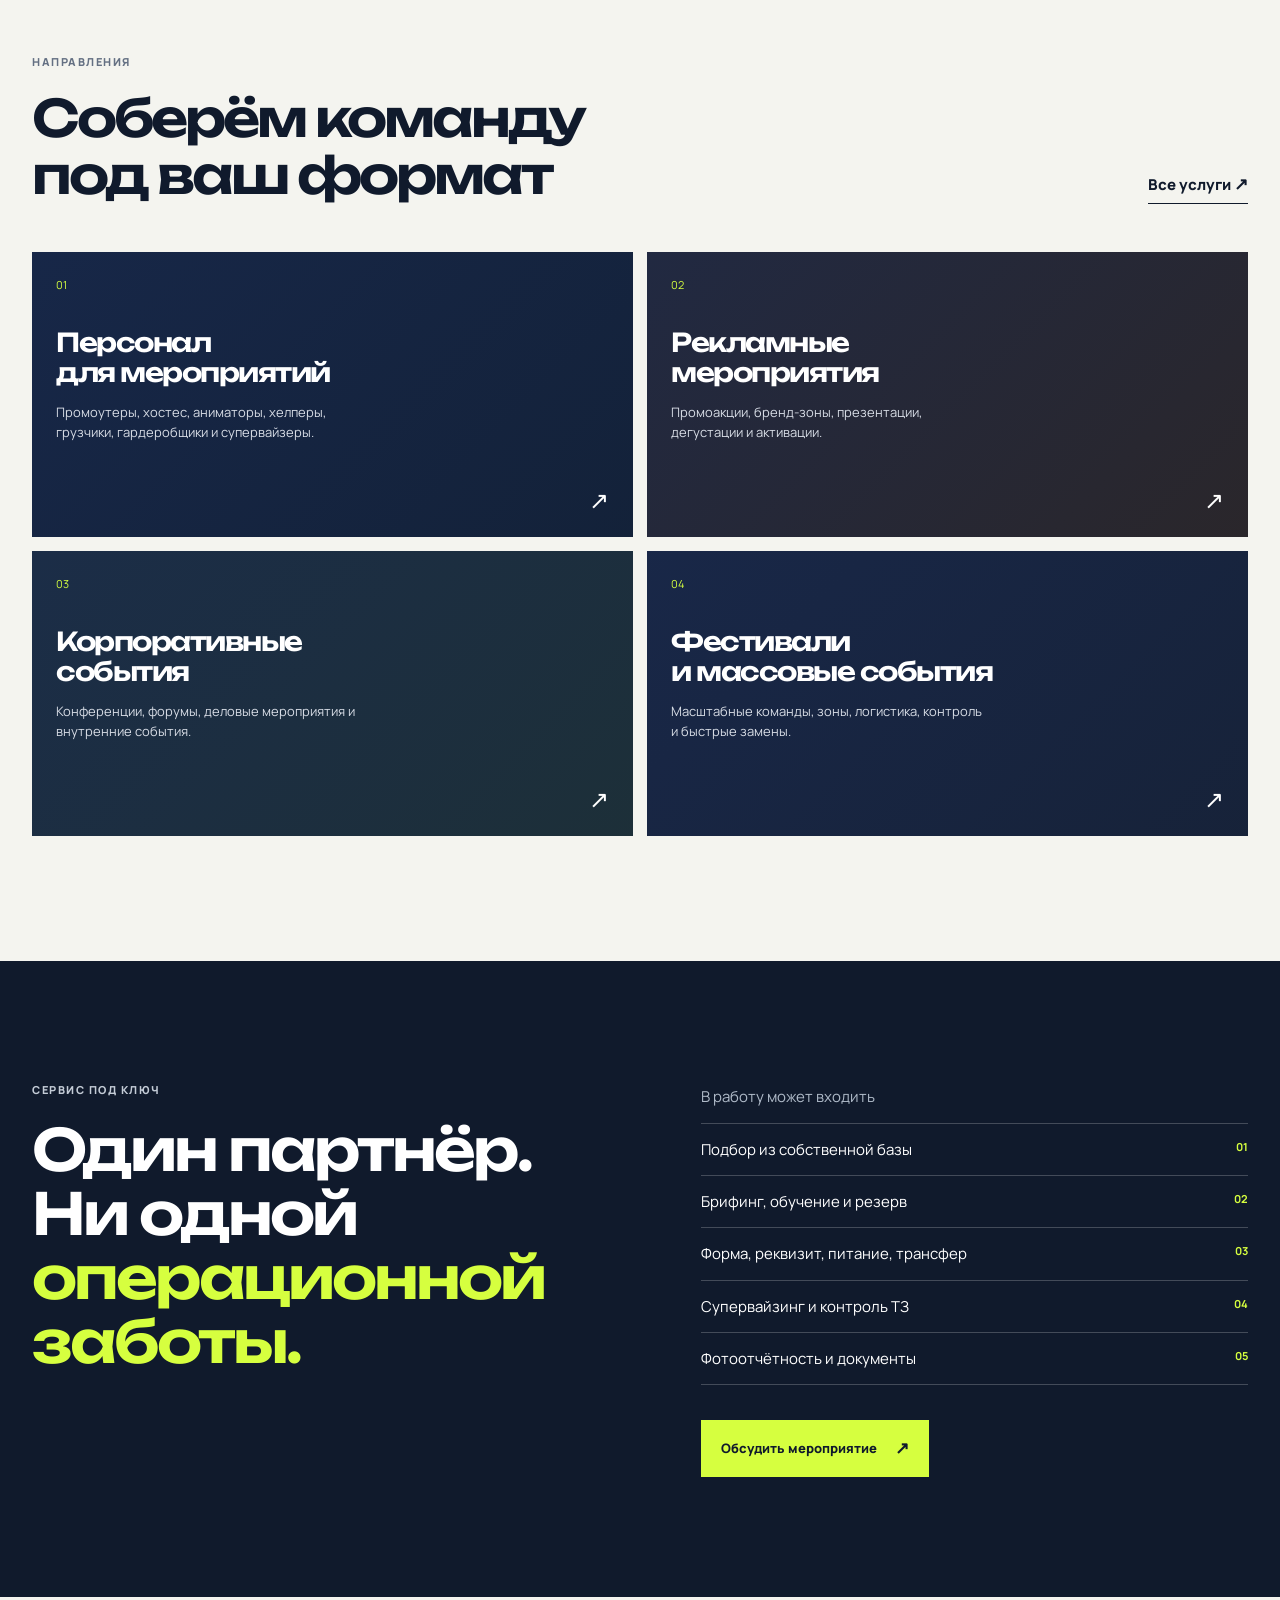
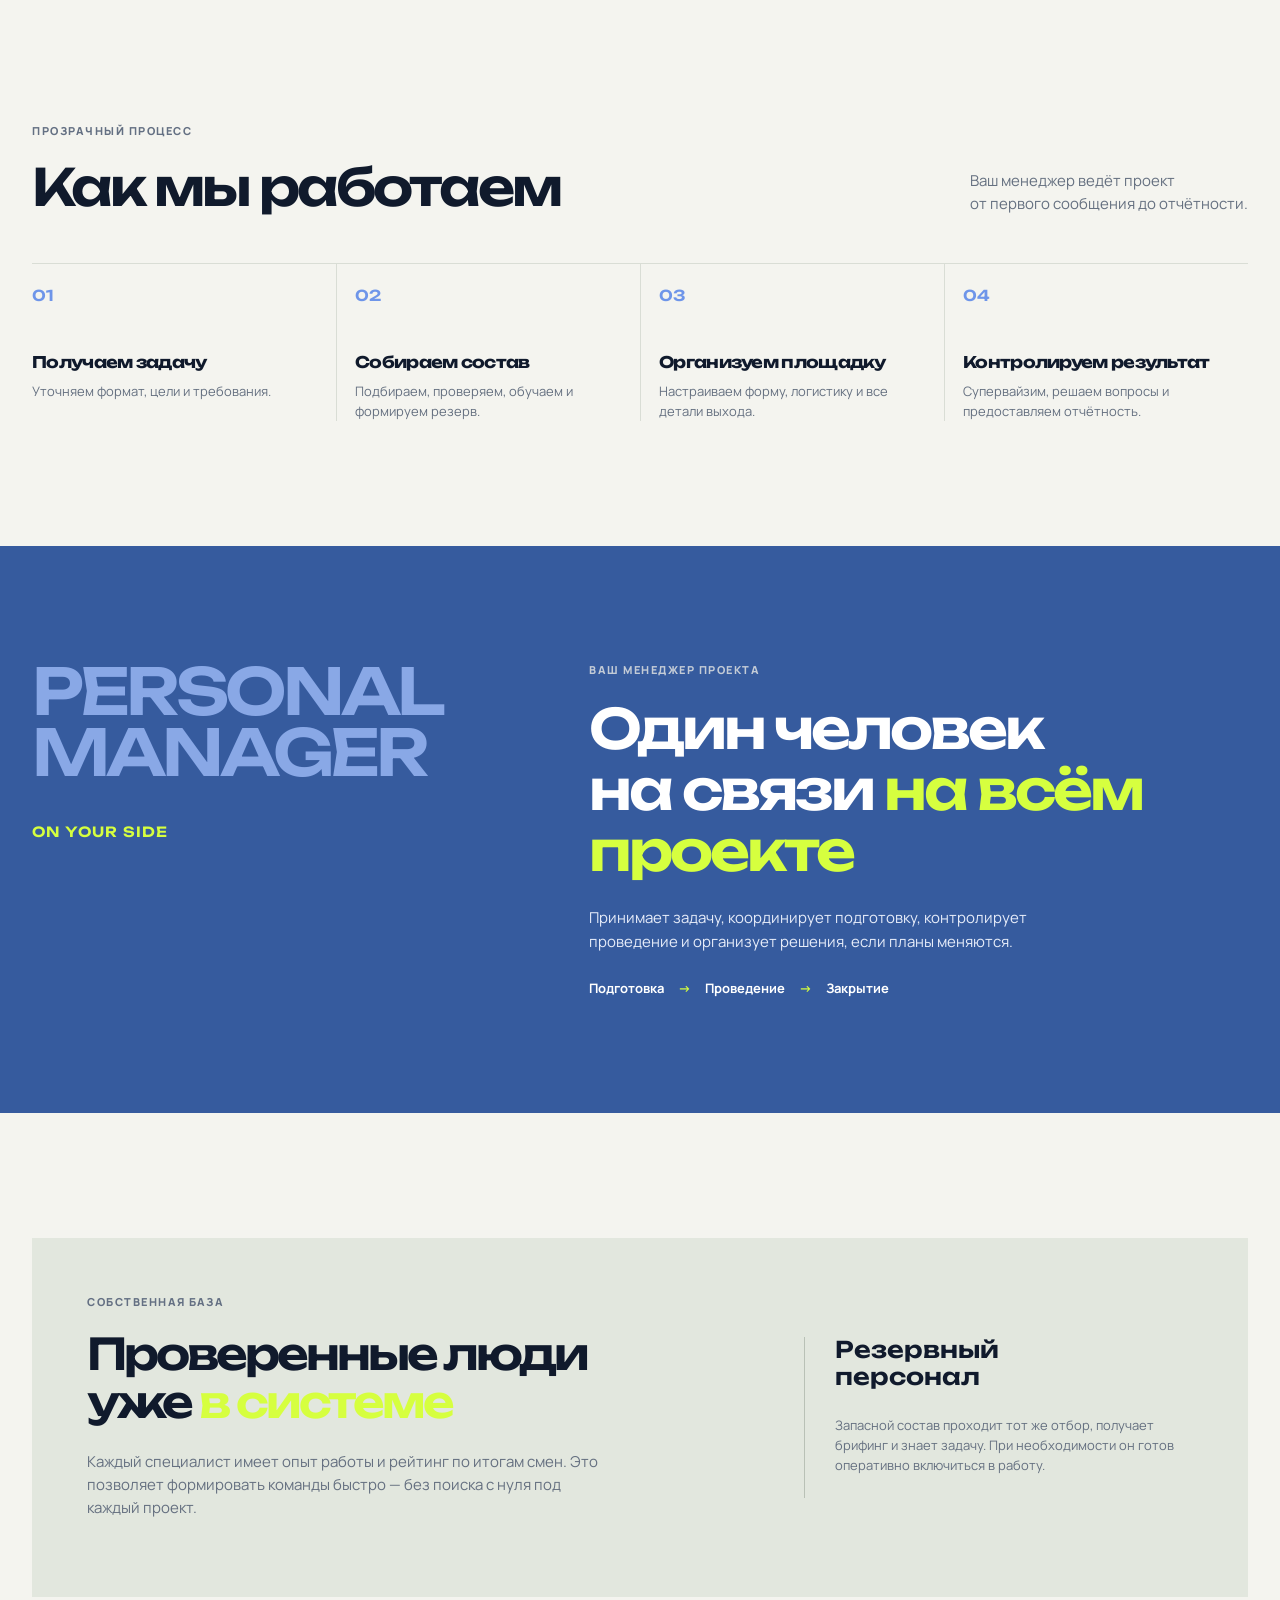
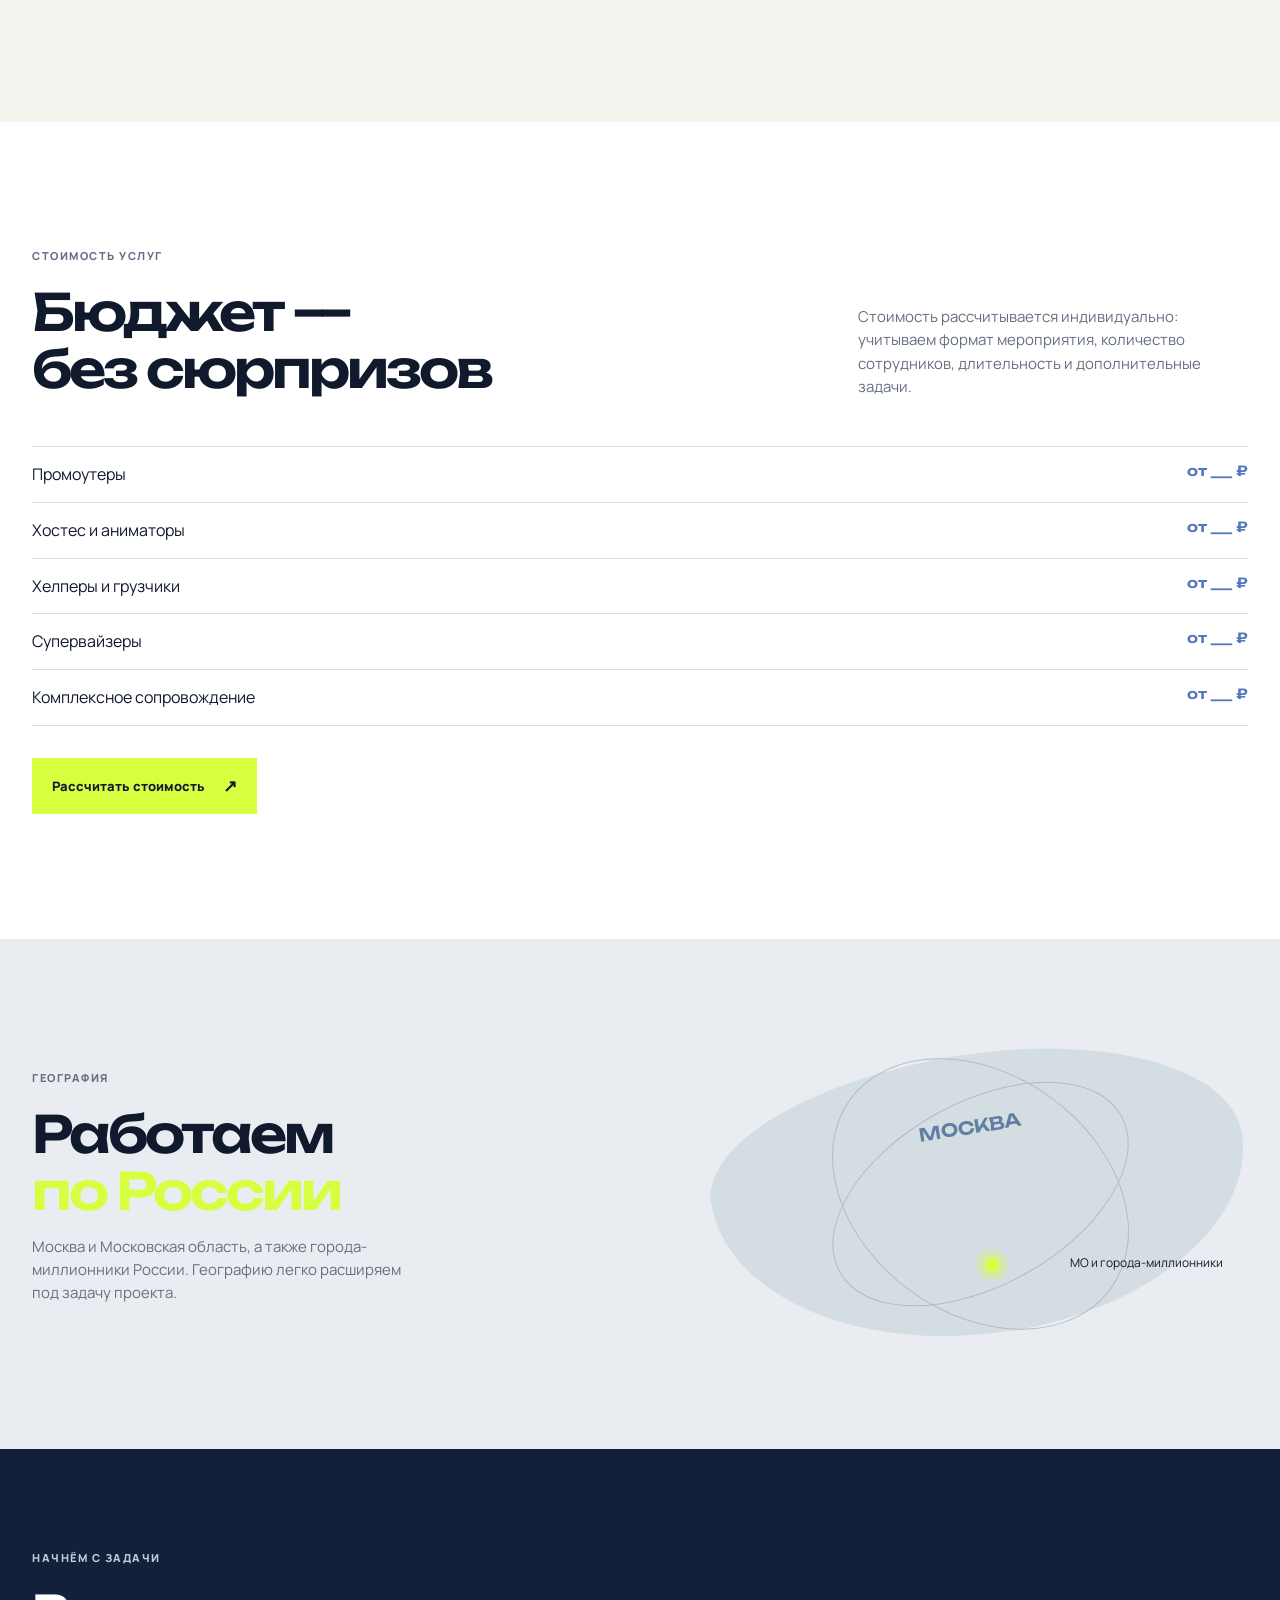
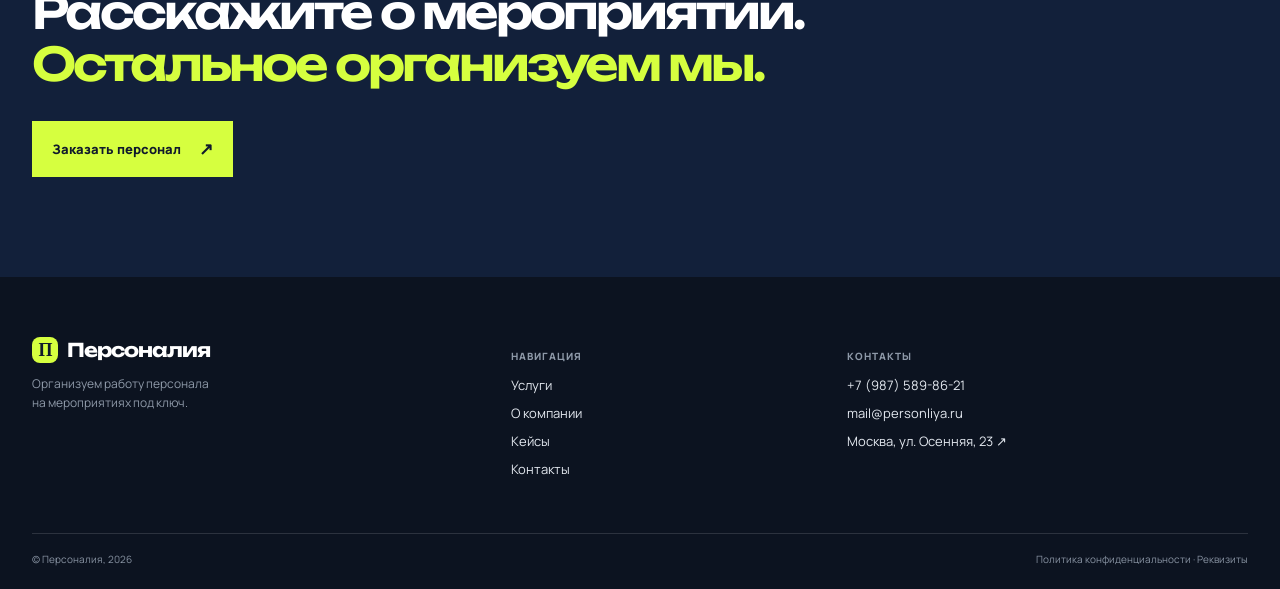
==== commit 9abe675e: "Forms: add consent checkbox, honeypot, privacy page" ====
--- a/index.html
+++ b/index.html
@@ -14,4 +14,4 @@
 <section class="map-section"><div class="container map-grid"><div><p class="eyebrow">ГЕОГРАФИЯ</p><h2>Работаем<br><em>по России</em></h2><p>Москва и Московская область, а также города-миллионники России. Географию легко расширяем под задачу проекта.</p></div><div class="map-art"><span>МОСКВА</span><i></i><small>МО и города-миллионники</small></div></div></section>
 <section class="cta-band"><div class="container"><p class="eyebrow light">НАЧНЁМ С ЗАДАЧИ</p><h2>Расскажите о мероприятии.<br><em>Остальное организуем мы.</em></h2><button class="btn lime" data-modal="order">Заказать персонал <i>↗</i></button></div></section></main>
 <footer><div class="container footer-grid"><div><a class="brand" href="index.html"><span>П</span>Персоналия</a><p>Организуем работу персонала<br>на мероприятиях под ключ.</p></div><div><p>НАВИГАЦИЯ</p><a href="services.html">Услуги</a><a href="about.html">О компании</a><a href="cases.html">Кейсы</a><a href="contacts.html">Контакты</a></div><div><p>КОНТАКТЫ</p><a href="tel:+79875898621">+7 (987) 589-86-21</a><a href="mailto:mail@personliya.ru">mail@personliya.ru</a><a href="#">Telegram: @username</a><a target="_blank" href="https://yandex.ru/maps/?text=Москва%2C%20улица%20Осенняя%2C%2023">Москва, ул. Осенняя, 23 ↗</a></div></div><div class="container footer-bottom">© Персоналия, 2026 <span>Реквизиты · Политика конфиденциальности · Обработка персональных данных</span></div></footer>
-<div class="modal" id="order"><div class="modal-box"><button class="close">×</button><p class="eyebrow">ЗАЯВКА ДЛЯ ЗАКАЗЧИКА</p><h2>Обсудим<br>ваше событие</h2><form data-form-type="Заявка заказчика"><input required name="Имя" placeholder="Ваше имя"><input required name="Телефон" type="tel" placeholder="Номер телефона"><input name="Компания" placeholder="Название компании"><textarea name="Запрос" placeholder="Опишите ваш запрос"></textarea><button class="btn" type="submit">Отправить заявку <i>↗</i></button></form></div></div><div class="modal" id="work"><div class="modal-box"><button class="close">×</button><p class="eyebrow">АНКЕТА СОИСКАТЕЛЯ</p><h2>Хочу<br>работать</h2><form data-form-type="Анкета соискателя"><div class="form-row"><input required name="Имя" placeholder="Имя"><input required name="Фамилия" placeholder="Фамилия"></div><input name="Отчество" placeholder="Отчество"><input required name="Телефон" type="tel" placeholder="Номер телефона"><input name="Telegram" placeholder="Telegram"><textarea name="Опыт" placeholder="Опыт работы / коротко о себе"></textarea><button class="btn" type="submit">Отправить анкету <i>↗</i></button></form></div></div><script src="script.js"></script></body></html>
+<div class="modal" id="order"><div class="modal-box"><button class="close">×</button><p class="eyebrow">ЗАЯВКА ДЛЯ ЗАКАЗЧИКА</p><h2>Обсудим<br>ваше событие</h2><form data-form-type="Заявка заказчика"><input type="text" name="_honey" class="honeypot" tabindex="-1" autocomplete="off" aria-hidden="true"><input required name="Имя" placeholder="Ваше имя"><input required name="Телефон" type="tel" placeholder="Номер телефона"><input name="Компания" placeholder="Название компании"><textarea name="Запрос" placeholder="Опишите ваш запрос"></textarea><label class="consent"><input type="checkbox" name="Согласие" value="Да" required>Отправляя форму, вы соглашаетесь с <a href="privacy.html" target="_blank">политикой обработки персональных данных</a></label><button class="btn" type="submit">Отправить заявку <i>↗</i></button></form></div></div><div class="modal" id="work"><div class="modal-box"><button class="close">×</button><p class="eyebrow">АНКЕТА СОИСКАТЕЛЯ</p><h2>Хочу<br>работать</h2><form data-form-type="Анкета соискателя"><input type="text" name="_honey" class="honeypot" tabindex="-1" autocomplete="off" aria-hidden="true"><div class="form-row"><input required name="Имя" placeholder="Имя"><input required name="Фамилия" placeholder="Фамилия"></div><input name="Отчество" placeholder="Отчество"><input required name="Телефон" type="tel" placeholder="Номер телефона"><input name="Telegram" placeholder="Telegram"><textarea name="Опыт" placeholder="Опыт работы / коротко о себе"></textarea><label class="consent"><input type="checkbox" name="Согласие" value="Да" required>Отправляя форму, вы соглашаетесь с <a href="privacy.html" target="_blank">политикой обработки персональных данных</a></label><button class="btn" type="submit">Отправить анкету <i>↗</i></button></form></div></div><script src="script.js"></script></body></html>
--- a/style.css
+++ b/style.css
@@ -1,4 +1,4 @@
-:root{--ink:#101a2c;--lime:#d6ff3f;--paper:#f4f4ef;--line:#d9ddd5;--muted:#657080}*{box-sizing:border-box}html{scroll-behavior:smooth}body{margin:0;background:var(--paper);color:var(--ink);font:15px/1.55 Manrope,Arial,sans-serif}a{text-decoration:none;color:inherit}button{font:inherit}.container{width:min(1280px,calc(100% - 64px));margin:auto}.header{height:80px;display:flex;align-items:center;justify-content:space-between;padding:0 32px;position:absolute;top:0;width:100%;z-index:3;color:#fff;border-bottom:1px solid #ffffff2b}.brand{font:700 19px Unbounded,sans-serif;letter-spacing:-1px;display:flex;align-items:center;gap:9px}.brand span{background:var(--lime);color:var(--ink);width:26px;height:26px;display:grid;place-items:center;border-radius:8px;font:700 18px Georgia}.header nav{display:flex;gap:28px;font-size:13px}.header nav a:hover,.work-link:hover{color:var(--lime)}.header-actions{display:flex;align-items:center;gap:22px}.work-link{font-size:13px}.btn{border:0;background:var(--lime);color:var(--ink);padding:15px 20px;font-weight:800;font-size:13px;cursor:pointer;transition:.2s;display:inline-flex;gap:18px;align-items:center}.btn:hover{background:#fff;transform:translateY(-2px)}.btn i,.text-link i{font-style:normal;font-size:17px}.btn-small{padding:11px 15px;font-size:12px}.menu{display:none}.hero{height:min(850px,100vh);min-height:680px;background:#111b2e;color:#fff;position:relative;overflow:hidden}.hero-image{position:absolute;inset:0;background:linear-gradient(90deg,#111b2e 7%,#111b2ed9 39%,#111b2e22 75%),url('assets/event-team-hero.png') center/cover;opacity:.88}.hero-inner{position:relative;padding-top:165px}.eyebrow{margin:0 0 20px;color:#647083;font-weight:800;font-size:11px;letter-spacing:1.5px}.light{color:#c3cbd6}.hero h1,h2{font:600 clamp(32px,4.8vw,67px)/1.11 Unbounded,sans-serif;letter-spacing:-3px;margin:0}.hero h1 em,h2 em{font-style:normal;color:var(--lime)}.hero-copy{max-width:540px;font-size:17px;line-height:1.6;color:#e4e8ee;margin:28px 0 33px}.hero-cta{display:flex;gap:12px}.btn-ghost{background:transparent;border:1px solid #fff;color:white}.btn-ghost:hover{color:var(--ink)}.hero-foot{position:absolute;bottom:45px;display:flex;gap:46px;font-size:12px;color:#c9d0da}.hero-foot span:before{content:'●';color:var(--lime);margin-right:8px}.intro{display:grid;grid-template-columns:1fr 2fr;gap:60px;padding:130px 0}.intro>div{display:flex;justify-content:space-between;gap:50px}.intro h2{font-size:clamp(30px,3.7vw,52px)}.intro h2 em{color:#5070a9}.intro p:last-child{max-width:340px;margin:5px 0 0;color:var(--muted)}.numbers{background:#e7ebe3}.numbers-grid{display:grid;grid-template-columns:repeat(4,1fr)}.numbers-grid>div{padding:35px 22px 35px 0;border-right:1px solid #cbd1c7}.numbers-grid>div+div{padding-left:26px}.numbers-grid>div:last-child{border:0}.numbers b{font:600 32px Unbounded}.numbers b span{color:#6e95e9}.numbers p{margin:8px 0 0;color:var(--muted);font-size:12px;max-width:120px}.section{padding:125px 0}.section-head{display:flex;align-items:end;justify-content:space-between;margin-bottom:48px}.section-head h2{font-size:clamp(32px,4vw,54px)}.section-head>p{max-width:390px;color:var(--muted);margin:0}.text-link{font-weight:800;border-bottom:1px solid var(--ink);padding-bottom:5px}.services-grid{display:grid;grid-template-columns:repeat(2,1fr);gap:14px}.service-card{min-height:285px;padding:24px;display:flex;flex-direction:column;position:relative;color:#fff;overflow:hidden;transition:.25s}.service-card:hover{transform:translateY(-4px)}.service-card:after{content:'';position:absolute;inset:0;background:linear-gradient(135deg,#162443d9,#0e1624a8);z-index:0}.service-card>*{z-index:1}.service-card span{font-size:11px;color:var(--lime)}.service-card h3{font:600 26px/1.18 Unbounded;margin:34px 0 14px;letter-spacing:-1.5px}.service-card p{max-width:320px;margin:0;font-size:13px;color:#d7dce5}.service-card>i{position:absolute;right:24px;bottom:19px;font-size:24px;font-style:normal}.c1{background:#1d3862}.c2{background:#604638}.c3{background:#396060}.c4{background:#273a62}.dark-section{background:var(--ink);color:#fff;padding:120px 0}.key-grid{display:grid;grid-template-columns:1fr 1fr;gap:10%}.key-grid h2{font-size:clamp(32px,4.5vw,58px)}.included>p{color:#afbac8;margin:4px 0 15px}.included ul{padding:0;margin:0 0 35px;list-style:none;border-top:1px solid #ffffff36}.included li{padding:14px 0;border-bottom:1px solid #ffffff36;display:flex;justify-content:space-between}.included b{font-size:11px;color:var(--lime)}.steps{padding:0;margin:0;list-style:none;display:grid;grid-template-columns:repeat(4,1fr);border-top:1px solid var(--line)}.steps li{padding:20px 24px 0 0}.steps li+li{padding-left:18px;border-left:1px solid var(--line)}.steps b{color:#6e95e9;font:600 15px Unbounded}.steps h3{font:700 16px Unbounded;letter-spacing:-.7px;margin:44px 0 9px}.steps p{margin:0;color:var(--muted);font-size:13px}.manager{background:#365b9e;color:#fff;padding:115px 0}.manager-grid{display:grid;grid-template-columns:1fr 1.6fr;gap:12%}.manager-label{font:600 clamp(35px,5vw,70px)/.95 Unbounded;color:#89a8e6;letter-spacing:-4px}.manager-label span{font-size:14px;letter-spacing:1px;color:var(--lime)}.manager h2{font-size:clamp(33px,4.3vw,58px)}.manager>div>div>p:not(.eyebrow){max-width:490px;color:#e6ecf9;margin:25px 0}.manager-stages{display:flex;gap:14px;align-items:center;font-size:13px;font-weight:700}.manager-stages i{font-style:normal;color:var(--lime)}.base-card{padding:55px;background:#e2e7de;display:grid;grid-template-columns:1.5fr 1fr;gap:12%}.base h2{font-size:clamp(29px,3.4vw,48px)}.base-card>div>p:not(.eyebrow){max-width:520px;color:var(--muted);margin:23px 0}.reserve{border-left:1px solid #b9c1b6;padding-left:30px;align-self:center}.reserve span{font:600 23px/1.15 Unbounded}.reserve p{color:var(--muted);font-size:13px}.pricing{background:#fff}.price-list{border-top:1px solid var(--line);margin-bottom:32px}.price-list div{display:flex;justify-content:space-between;border-bottom:1px solid var(--line);padding:15px 0;font-size:16px}.price-list b{font:600 14px Unbounded;color:#5577ba}.map-section{padding:115px 0;background:#e9edf1}.map-grid{display:grid;grid-template-columns:1fr 1fr;align-items:center;gap:12%}.map-grid h2{font-size:clamp(33px,4vw,56px)}.map-grid p:not(.eyebrow){color:var(--muted);max-width:390px}.map-art{height:280px;background:#d4dde2;position:relative;border-radius:50% 50% 48% 52%/38% 43% 57% 62%;transform:rotate(-9deg);display:grid;place-items:center;color:#617ea3;font:600 18px Unbounded}.map-art:before,.map-art:after{content:'';position:absolute;border:1px solid #afbdc6;border-radius:50%;width:60%;height:85%;transform:rotate(45deg)}.map-art:after{transform:rotate(-20deg);height:65%}.map-art i{width:14px;height:14px;border-radius:50%;background:var(--lime);box-shadow:0 0 0 8px #d6ff3f55}.map-art small{position:absolute;bottom:38px;right:38px;transform:rotate(9deg);font:12px Manrope;color:var(--ink)}.cta-band{background:#12203a;color:#fff;padding:100px 0}.cta-band h2{font-size:clamp(28px,3.6vw,50px);margin-bottom:32px}footer{background:#0c1320;color:#fff;padding:60px 0 22px}.footer-grid{display:grid;grid-template-columns:1.5fr 1fr 1.4fr;gap:50px}.footer-grid>div>p{color:#8e99a8;margin:17px 0;font-size:12px}.footer-grid div:not(:first-child)>p{font-size:10px;letter-spacing:1px;font-weight:800}.footer-grid a:not(.brand){display:block;margin:8px 0;color:#e2e7ee;font-size:13px}.footer-bottom{border-top:1px solid #ffffff22;margin-top:45px;padding-top:18px;color:#8994a3;font-size:10px;display:flex;justify-content:space-between}.modal{position:fixed;inset:0;background:#07101ee3;z-index:10;display:none;align-items:center;justify-content:center;padding:20px}.modal.show{display:flex}.modal-box{background:var(--paper);width:min(540px,100%);padding:42px;position:relative}.modal-box h2{font-size:36px;margin-bottom:25px}.close{position:absolute;right:20px;top:12px;border:0;background:none;font-size:32px;cursor:pointer;color:var(--ink)}form input,form textarea{width:100%;border:0;border-bottom:1px solid #b8c0ba;background:transparent;padding:14px 0;margin-bottom:10px;font:14px Manrope;outline:none}form textarea{height:85px;resize:vertical}.form-row{display:grid;grid-template-columns:1fr 1fr;gap:15px}.success{font-size:17px;line-height:1.6;color:#405e97;padding:22px 0}@media(max-width:760px){.container{width:min(100% - 36px,1280px)}.header{height:67px;padding:0 18px}.header nav,.header-actions{display:none}.menu{display:block;background:transparent;border:0;color:#fff;font-size:23px}.hero{min-height:700px;height:100svh}.hero-image{background:linear-gradient(0deg,#111b2eef,#111b2e75),url('assets/event-team-hero.png') 61%/cover}.hero-inner{padding-top:130px}.hero h1{font-size:35px;letter-spacing:-2px}.hero-copy{font-size:15px;margin:23px 0 27px}.hero-cta{flex-direction:column;align-items:start}.hero-foot{bottom:35px;left:18px;display:grid;gap:8px}.intro{display:block;padding:75px 0}.intro>div{display:block}.intro h2{margin-bottom:25px}.numbers-grid{grid-template-columns:1fr 1fr}.numbers-grid>div{padding:23px 10px!important;border-bottom:1px solid #cbd1c7}.numbers-grid>div:nth-child(2){border-right:0}.section,.dark-section{padding:75px 0}.section-head{align-items:start;display:block;margin-bottom:32px}.section-head .text-link{display:inline-block;margin-top:22px}.section-head>p{margin-top:18px}.services-grid{grid-template-columns:1fr}.service-card{min-height:235px}.key-grid,.manager-grid,.base-card,.map-grid{grid-template-columns:1fr;gap:38px}.steps{grid-template-columns:1fr 1fr}.steps li:nth-child(3){border-left:0;padding-left:0;margin-top:27px}.steps h3{margin-top:25px}.manager{padding:76px 0}.manager-label{font-size:43px}.manager-stages{gap:9px;font-size:11px}.base-card{padding:28px}.reserve{border-left:0;border-top:1px solid #b9c1b6;padding:25px 0 0}.price-list div{font-size:13px}.price-list b{font-size:12px}.map-art{height:220px}.footer-grid{grid-template-columns:1fr;gap:20px}.footer-bottom{display:block;line-height:2}.footer-bottom span{display:block}.modal-box{padding:32px 24px}.form-row{grid-template-columns:1fr}}
+:root{--ink:#101a2c;--lime:#d6ff3f;--paper:#f4f4ef;--line:#d9ddd5;--muted:#657080}*{box-sizing:border-box}html{scroll-behavior:smooth}body{margin:0;background:var(--paper);color:var(--ink);font:15px/1.55 Manrope,Arial,sans-serif}a{text-decoration:none;color:inherit}button{font:inherit}.container{width:min(1280px,calc(100% - 64px));margin:auto}.header{height:80px;display:flex;align-items:center;justify-content:space-between;padding:0 32px;position:absolute;top:0;width:100%;z-index:3;color:#fff;border-bottom:1px solid #ffffff2b}.brand{font:700 19px Unbounded,sans-serif;letter-spacing:-1px;display:flex;align-items:center;gap:9px}.brand span{background:var(--lime);color:var(--ink);width:26px;height:26px;display:grid;place-items:center;border-radius:8px;font:700 18px Georgia}.header nav{display:flex;gap:28px;font-size:13px}.header nav a:hover,.work-link:hover{color:var(--lime)}.header-actions{display:flex;align-items:center;gap:22px}.work-link{font-size:13px}.btn{border:0;background:var(--lime);color:var(--ink);padding:15px 20px;font-weight:800;font-size:13px;cursor:pointer;transition:.2s;display:inline-flex;gap:18px;align-items:center}.btn:hover{background:#fff;transform:translateY(-2px)}.btn i,.text-link i{font-style:normal;font-size:17px}.btn-small{padding:11px 15px;font-size:12px}.menu{display:none}.hero{height:min(850px,100vh);min-height:680px;background:#111b2e;color:#fff;position:relative;overflow:hidden}.hero-image{position:absolute;inset:0;background:linear-gradient(90deg,#111b2e 7%,#111b2ed9 39%,#111b2e22 75%),url('assets/event-team-hero.png') center/cover;opacity:.88}.hero-inner{position:relative;padding-top:165px}.eyebrow{margin:0 0 20px;color:#647083;font-weight:800;font-size:11px;letter-spacing:1.5px}.light{color:#c3cbd6}.hero h1,h2{font:600 clamp(32px,4.8vw,67px)/1.11 Unbounded,sans-serif;letter-spacing:-3px;margin:0}.hero h1 em,h2 em{font-style:normal;color:var(--lime)}.hero-copy{max-width:540px;font-size:17px;line-height:1.6;color:#e4e8ee;margin:28px 0 33px}.hero-cta{display:flex;gap:12px}.btn-ghost{background:transparent;border:1px solid #fff;color:white}.btn-ghost:hover{color:var(--ink)}.hero-foot{position:absolute;bottom:45px;display:flex;gap:46px;font-size:12px;color:#c9d0da}.hero-foot span:before{content:'●';color:var(--lime);margin-right:8px}.intro{display:grid;grid-template-columns:1fr 2fr;gap:60px;padding:130px 0}.intro>div{display:flex;justify-content:space-between;gap:50px}.intro h2{font-size:clamp(30px,3.7vw,52px)}.intro h2 em{color:#5070a9}.intro p:last-child{max-width:340px;margin:5px 0 0;color:var(--muted)}.numbers{background:#e7ebe3}.numbers-grid{display:grid;grid-template-columns:repeat(4,1fr)}.numbers-grid>div{padding:35px 22px 35px 0;border-right:1px solid #cbd1c7}.numbers-grid>div+div{padding-left:26px}.numbers-grid>div:last-child{border:0}.numbers b{font:600 32px Unbounded}.numbers b span{color:#6e95e9}.numbers p{margin:8px 0 0;color:var(--muted);font-size:12px;max-width:120px}.section{padding:125px 0}.section-head{display:flex;align-items:end;justify-content:space-between;margin-bottom:48px}.section-head h2{font-size:clamp(32px,4vw,54px)}.section-head>p{max-width:390px;color:var(--muted);margin:0}.text-link{font-weight:800;border-bottom:1px solid var(--ink);padding-bottom:5px}.services-grid{display:grid;grid-template-columns:repeat(2,1fr);gap:14px}.service-card{min-height:285px;padding:24px;display:flex;flex-direction:column;position:relative;color:#fff;overflow:hidden;transition:.25s}.service-card:hover{transform:translateY(-4px)}.service-card:after{content:'';position:absolute;inset:0;background:linear-gradient(135deg,#162443d9,#0e1624a8);z-index:0}.service-card>*{z-index:1}.service-card span{font-size:11px;color:var(--lime)}.service-card h3{font:600 26px/1.18 Unbounded;margin:34px 0 14px;letter-spacing:-1.5px}.service-card p{max-width:320px;margin:0;font-size:13px;color:#d7dce5}.service-card>i{position:absolute;right:24px;bottom:19px;font-size:24px;font-style:normal}.c1{background:#1d3862}.c2{background:#604638}.c3{background:#396060}.c4{background:#273a62}.dark-section{background:var(--ink);color:#fff;padding:120px 0}.key-grid{display:grid;grid-template-columns:1fr 1fr;gap:10%}.key-grid h2{font-size:clamp(32px,4.5vw,58px)}.included>p{color:#afbac8;margin:4px 0 15px}.included ul{padding:0;margin:0 0 35px;list-style:none;border-top:1px solid #ffffff36}.included li{padding:14px 0;border-bottom:1px solid #ffffff36;display:flex;justify-content:space-between}.included b{font-size:11px;color:var(--lime)}.steps{padding:0;margin:0;list-style:none;display:grid;grid-template-columns:repeat(4,1fr);border-top:1px solid var(--line)}.steps li{padding:20px 24px 0 0}.steps li+li{padding-left:18px;border-left:1px solid var(--line)}.steps b{color:#6e95e9;font:600 15px Unbounded}.steps h3{font:700 16px Unbounded;letter-spacing:-.7px;margin:44px 0 9px}.steps p{margin:0;color:var(--muted);font-size:13px}.manager{background:#365b9e;color:#fff;padding:115px 0}.manager-grid{display:grid;grid-template-columns:1fr 1.6fr;gap:12%}.manager-label{font:600 clamp(35px,5vw,70px)/.95 Unbounded;color:#89a8e6;letter-spacing:-4px}.manager-label span{font-size:14px;letter-spacing:1px;color:var(--lime)}.manager h2{font-size:clamp(33px,4.3vw,58px)}.manager>div>div>p:not(.eyebrow){max-width:490px;color:#e6ecf9;margin:25px 0}.manager-stages{display:flex;gap:14px;align-items:center;font-size:13px;font-weight:700}.manager-stages i{font-style:normal;color:var(--lime)}.base-card{padding:55px;background:#e2e7de;display:grid;grid-template-columns:1.5fr 1fr;gap:12%}.base h2{font-size:clamp(29px,3.4vw,48px)}.base-card>div>p:not(.eyebrow){max-width:520px;color:var(--muted);margin:23px 0}.reserve{border-left:1px solid #b9c1b6;padding-left:30px;align-self:center}.reserve span{font:600 23px/1.15 Unbounded}.reserve p{color:var(--muted);font-size:13px}.pricing{background:#fff}.price-list{border-top:1px solid var(--line);margin-bottom:32px}.price-list div{display:flex;justify-content:space-between;border-bottom:1px solid var(--line);padding:15px 0;font-size:16px}.price-list b{font:600 14px Unbounded;color:#5577ba}.map-section{padding:115px 0;background:#e9edf1}.map-grid{display:grid;grid-template-columns:1fr 1fr;align-items:center;gap:12%}.map-grid h2{font-size:clamp(33px,4vw,56px)}.map-grid p:not(.eyebrow){color:var(--muted);max-width:390px}.map-art{height:280px;background:#d4dde2;position:relative;border-radius:50% 50% 48% 52%/38% 43% 57% 62%;transform:rotate(-9deg);display:grid;place-items:center;color:#617ea3;font:600 18px Unbounded}.map-art:before,.map-art:after{content:'';position:absolute;border:1px solid #afbdc6;border-radius:50%;width:60%;height:85%;transform:rotate(45deg)}.map-art:after{transform:rotate(-20deg);height:65%}.map-art i{width:14px;height:14px;border-radius:50%;background:var(--lime);box-shadow:0 0 0 8px #d6ff3f55}.map-art small{position:absolute;bottom:38px;right:38px;transform:rotate(9deg);font:12px Manrope;color:var(--ink)}.cta-band{background:#12203a;color:#fff;padding:100px 0}.cta-band h2{font-size:clamp(28px,3.6vw,50px);margin-bottom:32px}footer{background:#0c1320;color:#fff;padding:60px 0 22px}.footer-grid{display:grid;grid-template-columns:1.5fr 1fr 1.4fr;gap:50px}.footer-grid>div>p{color:#8e99a8;margin:17px 0;font-size:12px}.footer-grid div:not(:first-child)>p{font-size:10px;letter-spacing:1px;font-weight:800}.footer-grid a:not(.brand){display:block;margin:8px 0;color:#e2e7ee;font-size:13px}.footer-bottom{border-top:1px solid #ffffff22;margin-top:45px;padding-top:18px;color:#8994a3;font-size:10px;display:flex;justify-content:space-between}.modal{position:fixed;inset:0;background:#07101ee3;z-index:10;display:none;align-items:center;justify-content:center;padding:20px}.modal.show{display:flex}.modal-box{background:var(--paper);width:min(540px,100%);padding:42px;position:relative}.modal-box h2{font-size:36px;margin-bottom:25px}.close{position:absolute;right:20px;top:12px;border:0;background:none;font-size:32px;cursor:pointer;color:var(--ink)}form input,form textarea{width:100%;border:0;border-bottom:1px solid #b8c0ba;background:transparent;padding:14px 0;margin-bottom:10px;font:14px Manrope;outline:none}form textarea{height:85px;resize:vertical}.form-row{display:grid;grid-template-columns:1fr 1fr;gap:15px}.honeypot{position:absolute;left:-9999px;top:-9999px;width:1px;height:1px;opacity:0;pointer-events:none}.consent{display:flex;gap:10px;align-items:flex-start;font-size:12px;line-height:1.45;color:var(--muted);margin:8px 0 18px;cursor:pointer}.consent input[type=checkbox]{width:auto;margin:3px 0 0;flex-shrink:0;cursor:pointer}.consent a{color:#5070a9;text-decoration:underline}.consent a:hover{color:var(--ink)}.success{font-size:17px;line-height:1.6;color:#405e97;padding:22px 0}@media(max-width:760px){.container{width:min(100% - 36px,1280px)}.header{height:67px;padding:0 18px}.header nav,.header-actions{display:none}.menu{display:block;background:transparent;border:0;color:#fff;font-size:23px}.hero{min-height:700px;height:100svh}.hero-image{background:linear-gradient(0deg,#111b2eef,#111b2e75),url('assets/event-team-hero.png') 61%/cover}.hero-inner{padding-top:130px}.hero h1{font-size:35px;letter-spacing:-2px}.hero-copy{font-size:15px;margin:23px 0 27px}.hero-cta{flex-direction:column;align-items:start}.hero-foot{bottom:35px;left:18px;display:grid;gap:8px}.intro{display:block;padding:75px 0}.intro>div{display:block}.intro h2{margin-bottom:25px}.numbers-grid{grid-template-columns:1fr 1fr}.numbers-grid>div{padding:23px 10px!important;border-bottom:1px solid #cbd1c7}.numbers-grid>div:nth-child(2){border-right:0}.section,.dark-section{padding:75px 0}.section-head{align-items:start;display:block;margin-bottom:32px}.section-head .text-link{display:inline-block;margin-top:22px}.section-head>p{margin-top:18px}.services-grid{grid-template-columns:1fr}.service-card{min-height:235px}.key-grid,.manager-grid,.base-card,.map-grid{grid-template-columns:1fr;gap:38px}.steps{grid-template-columns:1fr 1fr}.steps li:nth-child(3){border-left:0;padding-left:0;margin-top:27px}.steps h3{margin-top:25px}.manager{padding:76px 0}.manager-label{font-size:43px}.manager-stages{gap:9px;font-size:11px}.base-card{padding:28px}.reserve{border-left:0;border-top:1px solid #b9c1b6;padding:25px 0 0}.price-list div{font-size:13px}.price-list b{font-size:12px}.map-art{height:220px}.footer-grid{grid-template-columns:1fr;gap:20px}.footer-bottom{display:block;line-height:2}.footer-bottom span{display:block}.modal-box{padding:32px 24px}.form-row{grid-template-columns:1fr}}
 .inner{padding-top:80px}.inner-header{position:relative;background:#101a2c}.page-hero{padding:110px 0 82px}.page-hero h1{font:600 clamp(38px,5vw,70px)/1.1 Unbounded;letter-spacing:-3px;margin:0}.page-hero h1 em{font-style:normal;color:#5070a9}.page-hero>p:not(.eyebrow){color:var(--muted);font-size:17px;max-width:620px;margin:30px 0}.catalog{display:grid;grid-template-columns:repeat(2,1fr);border-top:1px solid var(--line)}.catalog a{padding:23px 4px;border-bottom:1px solid var(--line);font:600 21px Unbounded;display:flex;justify-content:space-between}.catalog a:nth-child(odd){padding-right:25px}.catalog a:nth-child(even){padding-left:25px;border-left:1px solid var(--line)}.catalog i{font-style:normal;color:#5779bd}.split{display:grid;grid-template-columns:1fr 1fr;gap:12%}.split h2{font-size:clamp(30px,4vw,52px)}.split>div:last-child{color:var(--muted);font-size:16px}.split h3{color:var(--ink);font:600 15px Unbounded;margin:0 0 8px}.split p{margin:0 0 27px}.price{color:#5274b6;font:600 20px Unbounded}.faq details{border-top:1px solid var(--line);padding:19px 0}.faq details:last-child{border-bottom:1px solid var(--line)}.faq summary{font-weight:800;cursor:pointer}.faq details p{color:var(--muted);margin-bottom:0}.benefits{display:grid;grid-template-columns:repeat(4,1fr);color:#fff;font:600 18px Unbounded}.benefits div{padding:15px;border-left:1px solid #ffffff33}.filters{display:flex;gap:8px;flex-wrap:wrap;margin-bottom:45px}.filters button{background:transparent;border:1px solid var(--line);padding:9px 15px;cursor:pointer}.filters button:first-child{background:var(--ink);color:#fff}.empty-state{background:#e2e7de;padding:65px;display:grid;grid-template-columns:1.2fr 1fr;gap:10%}.empty-state h2{font-size:clamp(30px,4vw,52px)}.empty-state h2 em{color:#5070a9}.empty-state p:last-child{color:var(--muted);align-self:end}.contacts-grid{display:grid;grid-template-columns:1fr 1fr;border-top:1px solid var(--line)}.contacts-grid a{padding:26px 0;border-bottom:1px solid var(--line);font:600 20px Unbounded}.contacts-grid a:nth-child(even){padding-left:25px;border-left:1px solid var(--line)}.contacts-grid small{font:800 10px Manrope;letter-spacing:1px;color:var(--muted);display:block;margin-bottom:8px}@media(max-width:760px){.inner{padding-top:67px}.page-hero{padding:65px 0}.page-hero h1{font-size:38px}.catalog,.split,.empty-state,.contacts-grid{grid-template-columns:1fr}.catalog a:nth-child(n),.contacts-grid a:nth-child(n){padding-left:0;border-left:0}.benefits{grid-template-columns:1fr 1fr;gap:20px;font-size:14px}.empty-state{padding:30px}.empty-state p:last-child{margin:0}.inner .section{padding:60px 0}}
 .unified-footer{display:grid;grid-template-columns:1.5fr 1fr 1.4fr;gap:50px}.unified-footer p{color:#8e99a8;font-size:12px}.unified-footer small{display:block;color:#8e99a8;font:800 10px Manrope;letter-spacing:1px;margin:12px 0}.unified-footer a:not(.brand){display:block;margin:8px 0;color:#e2e7ee;font-size:13px}.mobile-toggle,.mobile-drawer,.mobile-cta{display:none}.team-placeholder{background:#e2e7de;margin-bottom:100px;padding:55px}.team-placeholder h2{font-size:clamp(28px,4vw,48px)}.team-placeholder h2 em{color:#5070a9}.team-placeholder>p:last-child{color:var(--muted);max-width:400px}.case-empty{min-height:420px;padding:56px;background:#1b3159;color:white;display:grid;grid-template-columns:1.2fr 1fr;align-items:end;gap:10%}.case-empty span{position:absolute;align-self:start;color:var(--lime);font-size:11px;font-weight:800}.case-empty h2{font-size:clamp(32px,4.2vw,57px)}.case-empty h2 em{font-style:normal;color:var(--lime)}.case-empty p{color:#d6dce8}.contact-disabled{padding:26px 0;border-bottom:1px solid var(--line);font:600 20px Unbounded}.contact-disabled small{font:800 10px Manrope;letter-spacing:1px;color:var(--muted);display:block;margin-bottom:8px}.contact-map{padding:85px 0;background:#e2e7de}.contact-map h2{font-size:clamp(28px,4vw,50px)}.contact-map h2 em{font-style:normal;color:#5070a9}@media(max-width:760px){body{padding-bottom:60px}.header .btn{display:none}.header .mobile-toggle{display:block;background:transparent;color:#fff;border:0;font-size:25px}.mobile-drawer{display:block;position:fixed;inset:0 0 0 12%;padding:78px 28px;background:#101a2c;color:#fff;z-index:50;transform:translateX(100%);transition:transform .25s}.mobile-drawer.open{transform:translateX(0)}.mobile-drawer a{display:block;padding:14px 0;border-bottom:1px solid #ffffff27;font:600 18px Unbounded}.mobile-drawer .btn{margin-top:28px}.drawer-close{position:absolute;right:20px;top:15px;background:none;border:0;color:#fff;font-size:34px}.mobile-cta{display:grid;grid-template-columns:1fr 1.35fr;position:fixed;bottom:0;left:0;right:0;height:60px;background:#fff;z-index:20;box-shadow:0 -4px 20px #101a2c22}.mobile-cta a,.mobile-cta button{display:grid;place-items:center;border:0;font:800 11px Manrope}.mobile-cta button{background:var(--lime);color:var(--ink)}.unified-footer{grid-template-columns:1fr;gap:18px}.unified-footer>div:not(:first-child){display:none}.case-empty{padding:30px;display:block;min-height:360px}.case-empty span{position:static}.case-empty h2{margin:65px 0 20px}.team-placeholder{margin-bottom:55px;padding:30px}.contact-map{padding:60px 0}}
 .hero-inner{height:100%}.hero-foot{z-index:2}.brand{height:58px}.brand img{display:block;width:136px;height:58px;object-fit:contain;object-position:left center}.unified-footer .brand{height:72px}.unified-footer .brand img{width:156px;height:72px}@media(max-width:760px){.hero-inner{height:100%}.hero-foot{bottom:92px;z-index:2;background:#101a2ca8;padding:10px 12px;max-width:calc(100% - 36px)}.brand{height:48px}.brand img{width:116px;height:48px}.unified-footer .brand{height:62px}.unified-footer .brand img{height:62px;width:140px}}
